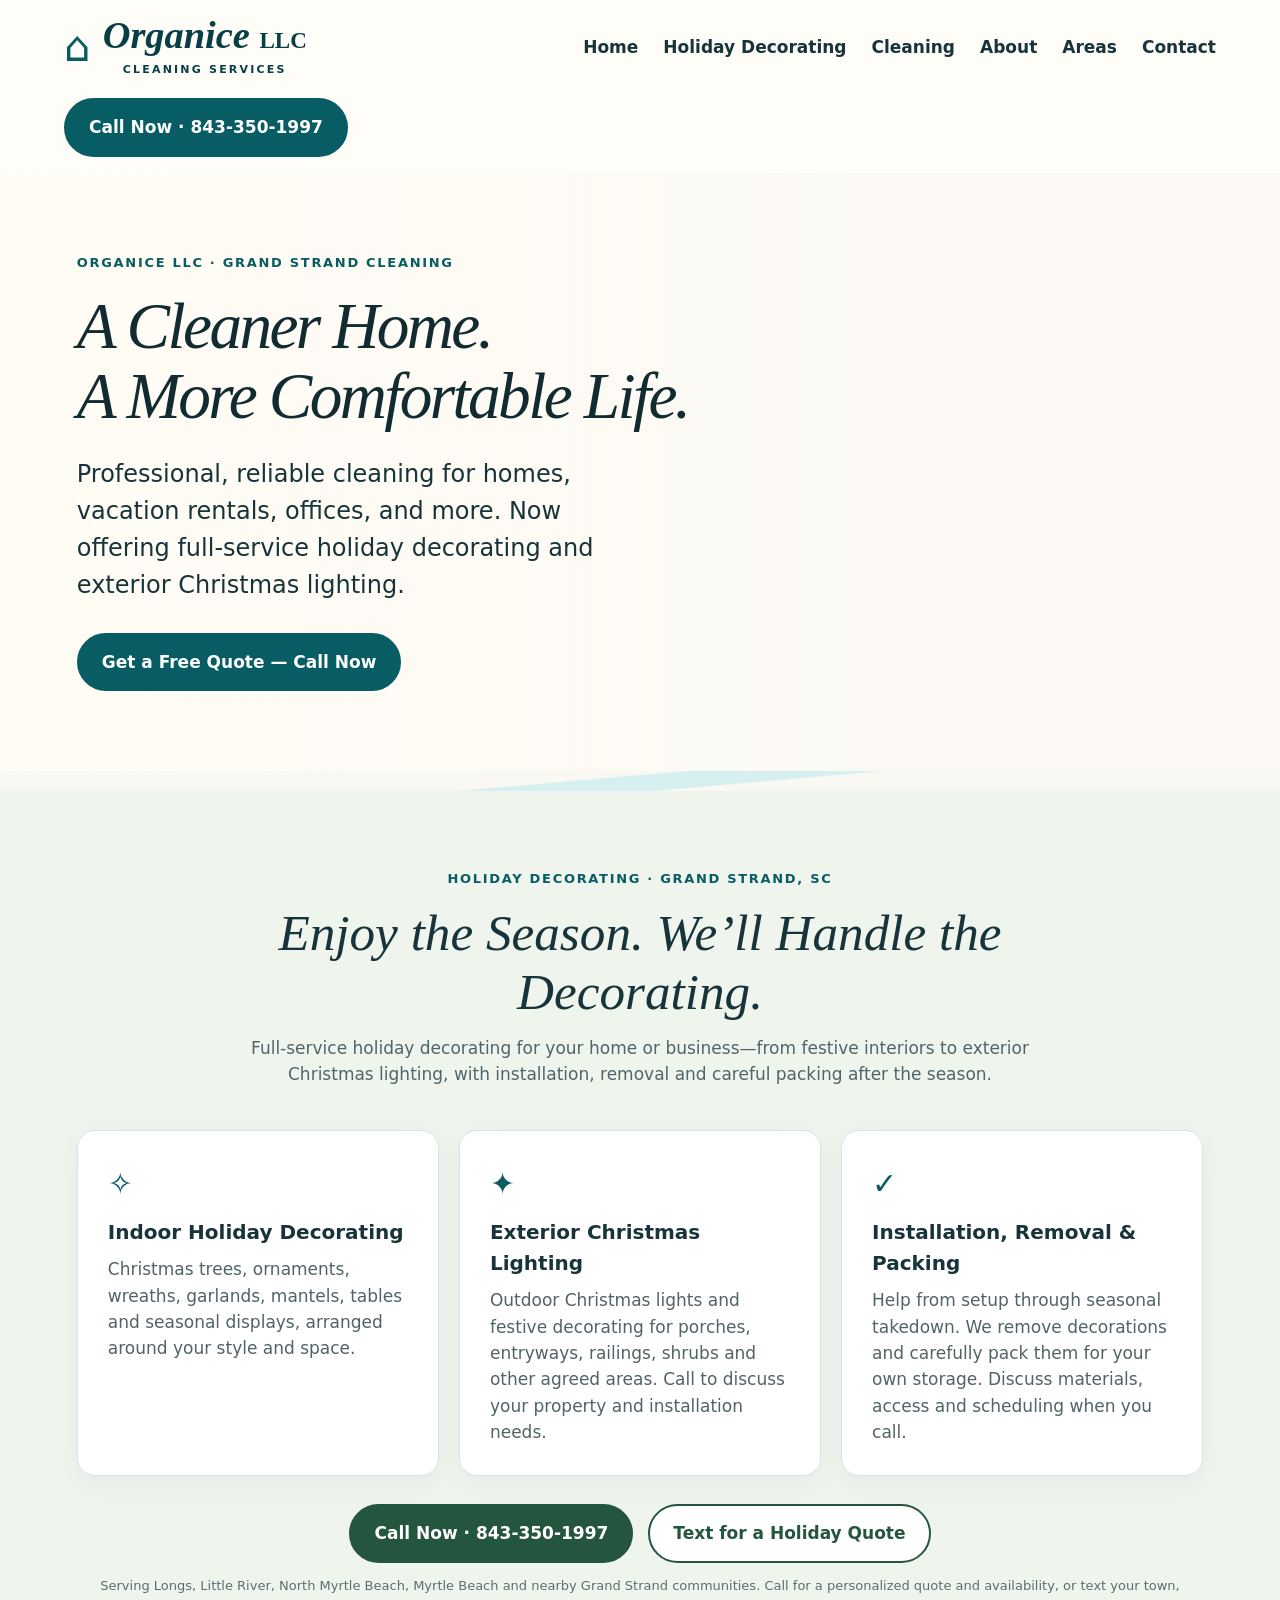
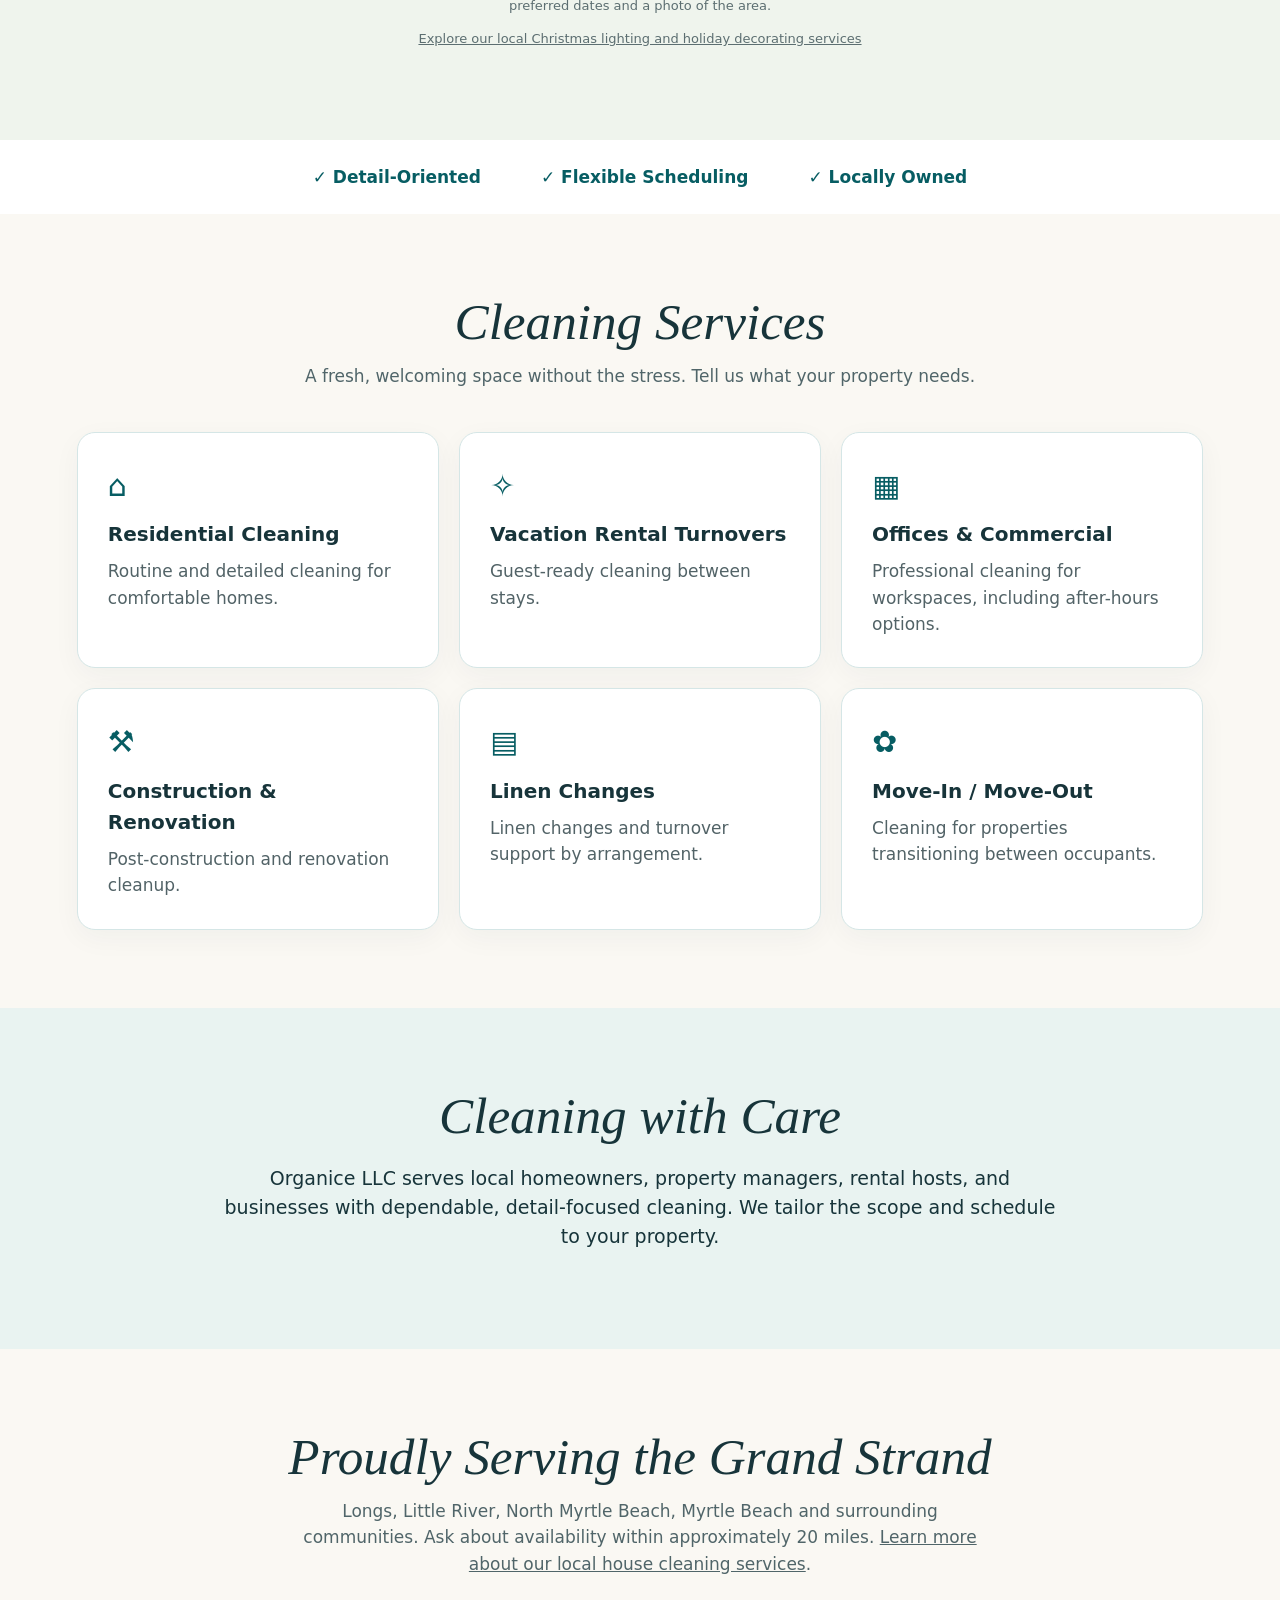
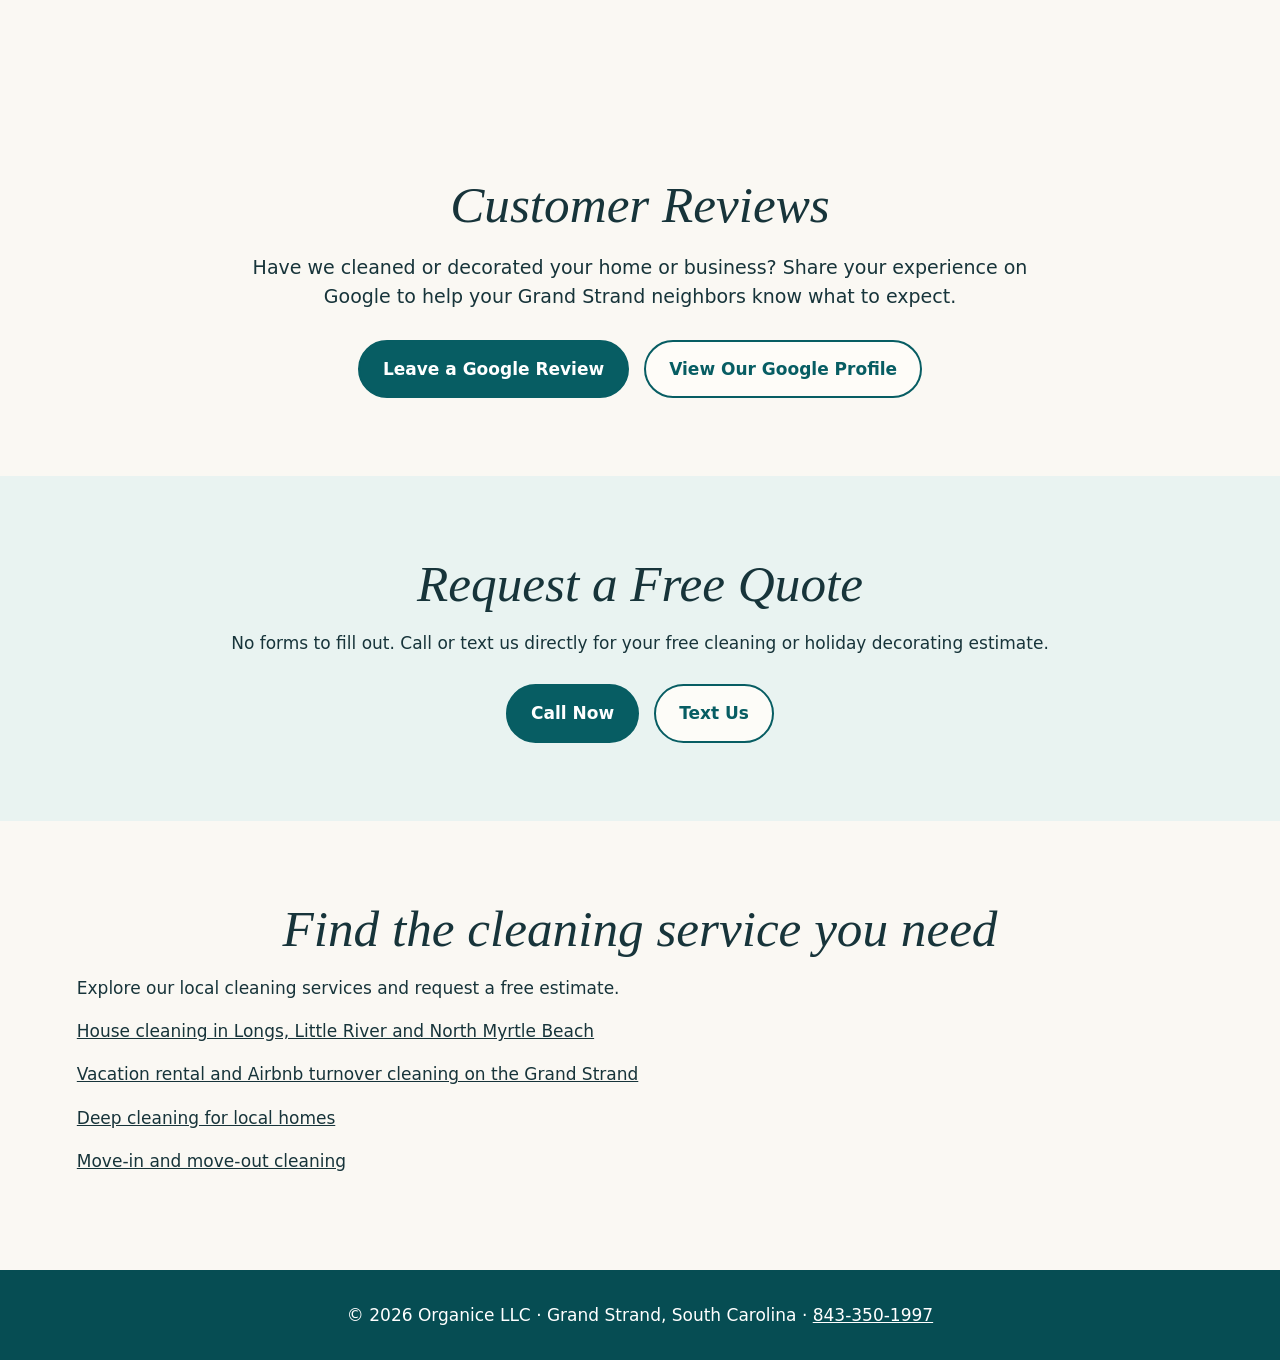
==== index.html @ fe5d63d7 "Verify OrgaNice Search Console ownership for Andrea" ====
<!doctype html>
<html lang="en"><head><meta name="google-site-verification" content="ukhaL_o9em12c7N_7wqWp2xcbLHrfhtbKUzsnuyXdGE"><meta name="google-site-verification" content="DFcnytmncbaTsKd_-DuEdrEDf61qZGS2MPPIZHx70nA"><meta charset="utf-8"><meta name="viewport" content="width=device-width,initial-scale=1"><meta name="theme-color" content="#075c62"><meta name="format-detection" content="telephone=yes"><meta name="description" content="Organice LLC provides residential, vacation rental, office, construction and renovation cleaning in Longs, Little River, North Myrtle Beach and the Grand Strand. Full-service holiday decorating, exterior Christmas lighting, installation, removal and packing. Call or text 843-350-1997."><link rel="canonical" href="https://organice.services/"><title>OrgaNice LLC | Cleaning & Holiday Decorating | Grand Strand</title>
<style>
:root{--teal:#075d63;--ink:#17343a;--cream:#faf8f3;--aqua:#d6eff0}*{box-sizing:border-box}html{scroll-behavior:smooth}body{margin:0;font:17px/1.55 system-ui,Arial,sans-serif;color:var(--ink);background:var(--cream)}a{color:inherit}header{position:relative;z-index:2;display:flex;align-items:center;justify-content:space-between;gap:20px;padding:16px max(5%,calc((100% - 1380px)/2));background:#fffdf9f2;flex-wrap:wrap}.brand{text-decoration:none;display:flex;align-items:center;gap:12px;color:#073f45}.brand-icon{font-size:42px;line-height:1;color:var(--teal)}.brand-name{font:italic 700 clamp(27px,3vw,42px)/1 Georgia,serif}.brand-name span{font:normal 600 .6em Georgia,serif}.brand small{display:block;font-size:11px;letter-spacing:.2em;font-weight:700;text-align:center;margin-top:6px}nav{display:flex;align-items:center;gap:25px;flex-wrap:wrap}nav a{text-decoration:none;font-weight:600}nav a:hover{color:var(--teal)}.btn{display:inline-flex;justify-content:center;align-items:center;text-align:center;padding:14px 23px;border-radius:32px;background:var(--teal);color:#fff;text-decoration:none;font-weight:750;border:2px solid var(--teal);cursor:pointer;font:inherit;font-weight:700}.btn:hover{background:#03454a}.btn-outline{background:#fffdf9e8;color:var(--teal)}.btn-outline:hover{color:white}.hero{min-height:580px;display:flex;align-items:center;background:linear-gradient(90deg,rgba(255,252,245,.97) 0%,rgba(255,252,245,.87) 33%,rgba(255,252,245,.2) 67%),url('https://images.unsplash.com/photo-1600607687920-4e2a09cf159d?auto=format&fit=crop&w=1900&q=85') center/cover no-repeat;padding:80px max(6%,calc((100% - 1300px)/2))}.hero-inner{max-width:690px}.eyebrow{font-weight:750;letter-spacing:.13em;text-transform:uppercase;color:var(--teal);font-size:13px}.hero h1{font:italic 500 clamp(43px,5.1vw,75px)/1.08 Georgia,serif;letter-spacing:-.04em;color:#112b31;margin:18px 0 18px}.hero p{font-size:clamp(18px,2vw,24px);max-width:550px}.actions{display:flex;gap:15px;flex-wrap:wrap;margin-top:28px}.wave{height:20px;background:linear-gradient(175deg,transparent 45%,var(--aqua) 46%,var(--aqua) 58%,var(--cream) 59%)}.trust{background:#fff;padding:24px 6%;display:flex;justify-content:center;gap:60px;flex-wrap:wrap;text-align:center;color:var(--teal);font-weight:700}.trust span{white-space:nowrap}.section{padding:78px 6%;max-width:1350px;margin:auto}.section h2{text-align:center;font:italic 500 clamp(35px,4vw,52px) Georgia,serif;margin:0 0 12px}.intro{text-align:center;max-width:680px;margin:0 auto 42px;color:#506569}.services{display:grid;grid-template-columns:repeat(3,minmax(0,1fr));gap:20px}.service{background:white;border:1px solid #d5e6e6;border-radius:18px;padding:30px;box-shadow:0 8px 28px #17343a0b}.service .symbol{font-size:30px;color:var(--teal)}.service h3{margin:10px 0 8px;font-size:20px}.service p{margin:0;color:#526367}.soft{background:#e9f3f1}.about{max-width:1000px;text-align:center}.about p{font-size:19px}.contact{text-align:center}.contact form{max-width:640px;margin:30px auto 0;text-align:left;background:#fff;border:1px solid #d4e5e5;border-radius:20px;padding:30px}.fields{display:grid;grid-template-columns:1fr 1fr;gap:16px}label{display:block;font-size:14px;font-weight:700;margin-bottom:12px}input,select,textarea{width:100%;margin-top:6px;padding:12px;border:1px solid #a9c2c2;border-radius:8px;font:inherit;color:var(--ink);background:white}textarea{resize:vertical}form .btn{width:100%}.note{font-size:13px;color:#5c6e71;text-align:center}footer{text-align:center;background:#064d53;color:white;padding:32px 6%}footer a{color:white}a:focus-visible,button:focus-visible,input:focus-visible,textarea:focus-visible,select:focus-visible{outline:3px solid #dfac57;outline-offset:3px}@media(max-width:850px){header{justify-content:center}nav{justify-content:center;gap:16px}.services{grid-template-columns:repeat(2,1fr)}.hero{min-height:510px}}@media(max-width:580px){header{padding:18px 4%}.brand-name{font-size:30px}nav{font-size:14px;gap:12px}.header-call{display:none}.hero{min-height:560px;padding:55px 6%;background:linear-gradient(90deg,rgba(255,252,245,.94),rgba(255,252,245,.63)),url('https://images.unsplash.com/photo-1600607687920-4e2a09cf159d?auto=format&fit=crop&w=1000&q=80') center/cover}.hero h1{font-size:47px}.actions .btn{width:100%}.services,.fields{grid-template-columns:1fr}.trust{gap:15px}.section{padding:60px 6%}.contact form{padding:20px}}
@media(max-width:700px){
html{scroll-padding-top:12px}body{font-size:16px;overflow-x:hidden}
header{padding:15px 5% 12px;gap:13px;display:flex;flex-direction:column;align-items:center;background:#fffdf9}
.brand{gap:8px}.brand-icon{font-size:30px}.brand-name{font-size:clamp(28px,8vw,36px)}.brand small{font-size:9px;letter-spacing:.17em}
nav{width:100%;justify-content:center;gap:0;flex-wrap:nowrap;overflow-x:auto;scrollbar-width:none;border-top:1px solid #e6edeb;padding-top:9px}
nav::-webkit-scrollbar{display:none}nav a{flex:0 0 auto;padding:6px clamp(7px,2.1vw,12px);font-size:clamp(11px,3.1vw,14px);white-space:nowrap}.header-call{display:none}
.hero{min-height:0;display:block;padding:0;background:none}
.hero::before{content:"";display:block;height:clamp(220px,63vw,370px);background:url('https://images.unsplash.com/photo-1600607687920-4e2a09cf159d?auto=format&fit=crop&w=1000&q=85') center 52%/cover no-repeat}
.hero-inner{padding:30px 7% 38px;max-width:none;background:#faf8f3}
.eyebrow{font-size:11px;letter-spacing:.11em}.hero h1{font-size:clamp(37px,10vw,54px);line-height:1.09;letter-spacing:-.035em;margin:12px 0 13px}
.hero p{font-size:17px;line-height:1.55;margin:0}.actions{gap:10px;margin-top:22px}.actions .btn{width:100%;min-height:49px;padding:11px 17px}
.wave{height:9px}.trust{padding:18px 5%;gap:10px 22px;font-size:12px}
.section{padding:48px 6%}.section h2{font-size:clamp(32px,8vw,43px);line-height:1.16}.intro{margin:10px auto 27px;font-size:15px}
.services{display:block}.service{border:0;border-bottom:1px solid #dbe8e6;border-radius:0;box-shadow:none;background:transparent;padding:21px 3px}.service:first-child{padding-top:8px}
.service .symbol{display:inline-block;font-size:23px;vertical-align:middle;margin-right:9px}.service h3{display:inline;font-size:18px}.service p{font-size:15px;line-height:1.55;margin:7px 0 0 36px}
.about p{font-size:16px}.contact form{margin-top:23px;padding:20px 17px;border-radius:15px}.fields{grid-template-columns:1fr;gap:0}label{font-size:14px}input,select,textarea{font-size:16px;min-height:45px}footer{padding:26px 6%;font-size:14px}
}
@media(max-width:360px){nav a{padding:6px 6px;font-size:11px}.hero h1{font-size:35px}.trust{gap:8px;font-size:11px}}
@media(max-width:700px){body{padding-bottom:74px}.mobile-quick-contact{display:flex!important;position:fixed;bottom:0;left:0;right:0;z-index:100;background:#fffdf9;box-shadow:0 -3px 16px #0002;padding:9px 12px;gap:10px}.mobile-quick-contact a{flex:1;text-align:center;background:#075d63;color:#fff;text-decoration:none;border-radius:24px;padding:12px 8px;font-weight:750}.mobile-quick-contact a:last-child{background:#fff;color:#075d63;border:2px solid #075d63;padding:10px 8px}}.mobile-quick-contact{display:none}.holiday{background:#eff4ed;max-width:none}.holiday h2{max-width:900px;margin:14px auto}.holiday>.eyebrow{text-align:center}.holiday>.services{max-width:1200px;margin:auto}.holiday>.intro{max-width:780px}.holiday .btn{background:#24553e;border-color:#24553e}.holiday .btn-outline{background:white;color:#24553e}@media(max-width:700px){nav a{font-size:11px;padding:6px 7px}.holiday .actions .btn{width:100%}} </style><script type="application/ld+json">{"@context":"https://schema.org","@type":"HouseCleaningService","name":"OrgaNice LLC","url":"https://organice.services/","telephone":"+1-843-350-1997","description":"Home cleaning, deep cleaning, move-in and move-out cleaning, vacation rental turnovers, office and post-construction cleaning in the Grand Strand, South Carolina.","areaServed":[{"@type":"Place","name":"Longs, SC"},{"@type":"Place","name":"Little River, SC"},{"@type":"Place","name":"North Myrtle Beach, SC"},{"@type":"Place","name":"Myrtle Beach, SC"},{"@type":"Place","name":"Conway, SC"}],"hasOfferCatalog":{"@type":"OfferCatalog","name":"Cleaning Services","itemListElement":[{"@type":"OfferCatalog","name":"Residential Cleaning"},{"@type":"OfferCatalog","name":"Deep Cleaning"},{"@type":"OfferCatalog","name":"Move-In and Move-Out Cleaning"},{"@type":"OfferCatalog","name":"Vacation Rental Turnover Cleaning"},{"@type":"OfferCatalog","name":"Office Cleaning"},{"@type":"OfferCatalog","name":"Post-Construction Cleaning"}]}}</script></head>
<body><header id="home"><a class="brand" href="#home" aria-label="Organice LLC home"><span class="brand-icon">⌂</span><span><span class="brand-name">Organice <span>LLC</span></span><small>CLEANING SERVICES</small></span></a><nav aria-label="Main navigation"><a href="#home">Home</a><a href="#holiday">Holiday Decorating</a><a href="#services">Cleaning</a><a href="#about">About</a><a href="#areas">Areas</a><a href="#contact">Contact</a></nav><a class="btn header-call" href="tel:+18433501997">Call Now · 843-350-1997</a></header>
<main><section class="hero"><div class="hero-inner"><div class="eyebrow">Organice LLC · Grand Strand Cleaning</div><h1>A Cleaner Home.<br>A More Comfortable Life.</h1><p>Professional, reliable cleaning for homes, vacation rentals, offices, and more. Now offering full-service holiday decorating and exterior Christmas lighting.</p><div class="actions"><a class="btn" href="tel:+18433501997" aria-label="Call OrgaNice for a free cleaning quote">Get a Free Quote — Call Now</a></div></div></section><div class="wave"></div><section class="section holiday" id="holiday" aria-labelledby="holiday-title"><div class="eyebrow">Holiday decorating · Grand Strand, SC</div><h2 id="holiday-title">Enjoy the Season. We’ll Handle the Decorating.</h2><p class="intro">Full-service holiday decorating for your home or business—from festive interiors to exterior Christmas lighting, with installation, removal and careful packing after the season.</p><div class="services"><article class="service"><div class="symbol" aria-hidden="true">✧</div><h3>Indoor Holiday Decorating</h3><p>Christmas trees, ornaments, wreaths, garlands, mantels, tables and seasonal displays, arranged around your style and space.</p></article><article class="service"><div class="symbol" aria-hidden="true">✦</div><h3>Exterior Christmas Lighting</h3><p>Outdoor Christmas lights and festive decorating for porches, entryways, railings, shrubs and other agreed areas. Call to discuss your property and installation needs.</p></article><article class="service"><div class="symbol" aria-hidden="true">✓</div><h3>Installation, Removal &amp; Packing</h3><p>Help from setup through seasonal takedown. We remove decorations and carefully pack them for your own storage. Discuss materials, access and scheduling when you call.</p></article></div><div class="actions" style="justify-content:center"><a class="btn" href="tel:+18433501997">Call Now · 843-350-1997</a><a class="btn btn-outline" href="sms:+18433501997?body=Hi%20OrgaNice!%20I'd%20like%20a%20holiday%20decorating%20or%20Christmas%20lighting%20quote.%0ATown%3A%0APreferred%20dates%3A%0AI%20can%20attach%20a%20photo%20of%20the%20area.">Text for a Holiday Quote</a></div><p class="note">Serving Longs, Little River, North Myrtle Beach, Myrtle Beach and nearby Grand Strand communities. Call for a personalized quote and availability, or text your town, preferred dates and a photo of the area.</p><p class="note"><a href="/holiday-light-installation.html">Explore our local Christmas lighting and holiday decorating services</a></p></section><div class="trust"><span>✓ Detail-Oriented</span><span>✓ Flexible Scheduling</span><span>✓ Locally Owned</span></div>
<section class="section" id="services"><h2>Cleaning Services</h2><p class="intro">A fresh, welcoming space without the stress. Tell us what your property needs.</p><div class="services"><article class="service"><div class="symbol">⌂</div><h3>Residential Cleaning</h3><p>Routine and detailed cleaning for comfortable homes.</p></article><article class="service"><div class="symbol">✧</div><h3>Vacation Rental Turnovers</h3><p>Guest-ready cleaning between stays.</p></article><article class="service"><div class="symbol">▦</div><h3>Offices & Commercial</h3><p>Professional cleaning for workspaces, including after-hours options.</p></article><article class="service"><div class="symbol">⚒</div><h3>Construction & Renovation</h3><p>Post-construction and renovation cleanup.</p></article><article class="service"><div class="symbol">▤</div><h3>Linen Changes</h3><p>Linen changes and turnover support by arrangement.</p></article><article class="service"><div class="symbol">✿</div><h3>Move-In / Move-Out</h3><p>Cleaning for properties transitioning between occupants.</p></article></div></section>
<div class="soft"><section class="section about" id="about"><h2>Cleaning with Care</h2><p>Organice LLC serves local homeowners, property managers, rental hosts, and businesses with dependable, detail-focused cleaning. We tailor the scope and schedule to your property.</p></section></div>
<section class="section" id="areas"><h2>Proudly Serving the Grand Strand</h2><p class="intro">Longs, Little River, North Myrtle Beach, Myrtle Beach and surrounding communities. Ask about availability within approximately 20 miles. <a href="/house-cleaning.html">Learn more about our local house cleaning services</a>.</p></section>
<section class="section about" id="reviews" aria-labelledby="reviews-title">
  <h2 id="reviews-title">Customer Reviews</h2>
  <p>Have we cleaned or decorated your home or business? Share your experience on Google to help your Grand Strand neighbors know what to expect.</p>
  <div class="actions" style="justify-content:center">
    <a class="btn" href="https://search.google.com/local/writereview?placeid=ChIJrYcKp9hFcEgRXa-s8MASB54">Leave a Google Review</a>
    <a class="btn btn-outline" href="https://www.google.com/maps/search/?api=1&amp;query=OrgaNice%20LLC&amp;query_place_id=ChIJrYcKp9hFcEgRXa-s8MASB54">View Our Google Profile</a>
  </div>
</section>
<div class="soft"><section class="section contact" id="contact"><h2>Request a Free Quote</h2><p>No forms to fill out. Call or text us directly for your free cleaning or holiday decorating estimate.</p><div class="actions" style="justify-content:center"><a class="btn" href="tel:+18433501997">Call Now</a><a class="btn btn-outline" href="sms:+18433501997?body=Hello%20Organice%20LLC%2C%20I%20would%20like%20a%20cleaning%20quote.">Text Us</a></div></section></div><section class="section" aria-label="Explore our cleaning services"><div class="container"><h2>Find the cleaning service you need</h2><p>Explore our local cleaning services and request a free estimate.</p><p><a href="/house-cleaning.html">House cleaning in Longs, Little River and North Myrtle Beach</a></p><p><a href="/vacation-rental-cleaning.html">Vacation rental and Airbnb turnover cleaning on the Grand Strand</a></p><p><a href="/deep-cleaning.html">Deep cleaning for local homes</a></p><p><a href="/move-out-cleaning.html">Move-in and move-out cleaning</a></p></div></section></main>
<footer>© 2026 Organice LLC · Grand Strand, South Carolina · <a href="tel:+18433501997">843-350-1997</a></footer><div class="mobile-quick-contact" aria-label="Quick contact"><a href="tel:+18433501997">Call Now</a><a href="sms:+18433501997?body=Hello%20OrgaNice%20LLC%2C%20I%20would%20like%20a%20free%20cleaning%20estimate.">Text for Quote</a></div></body></html>
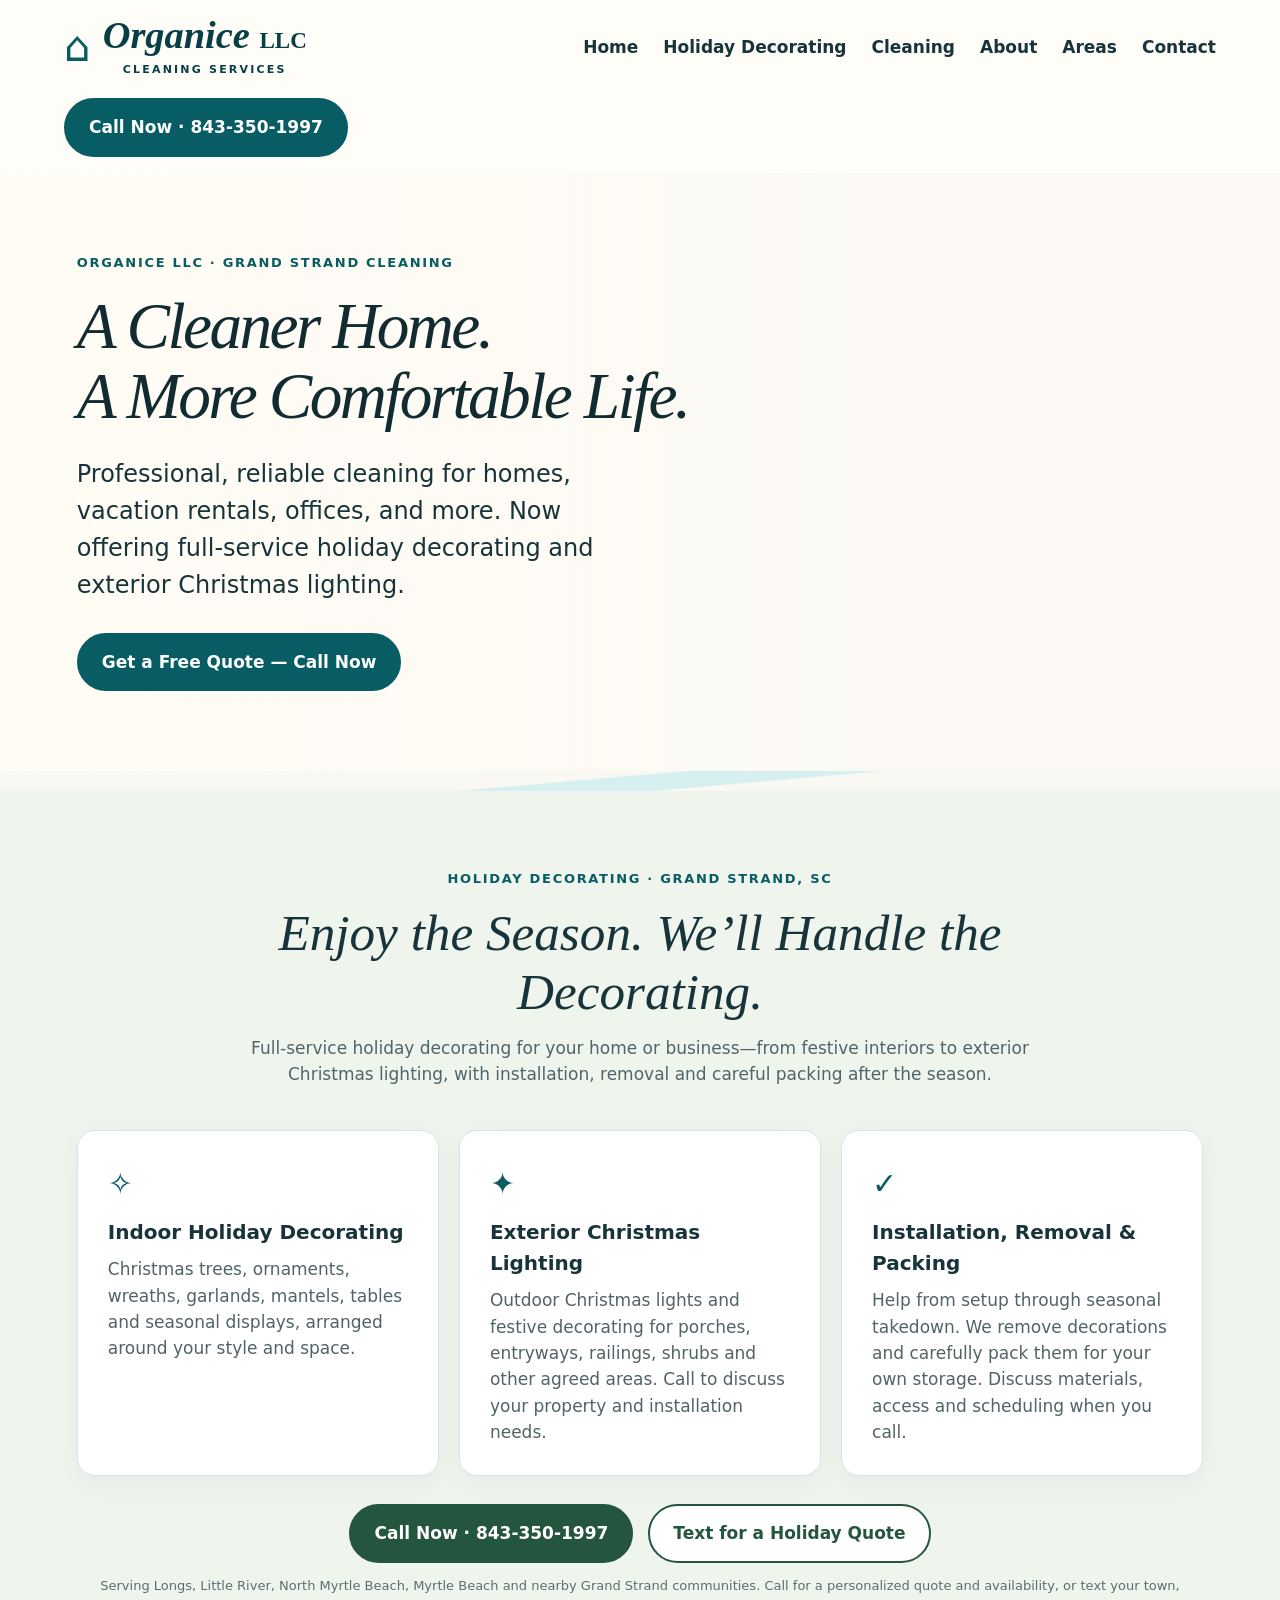
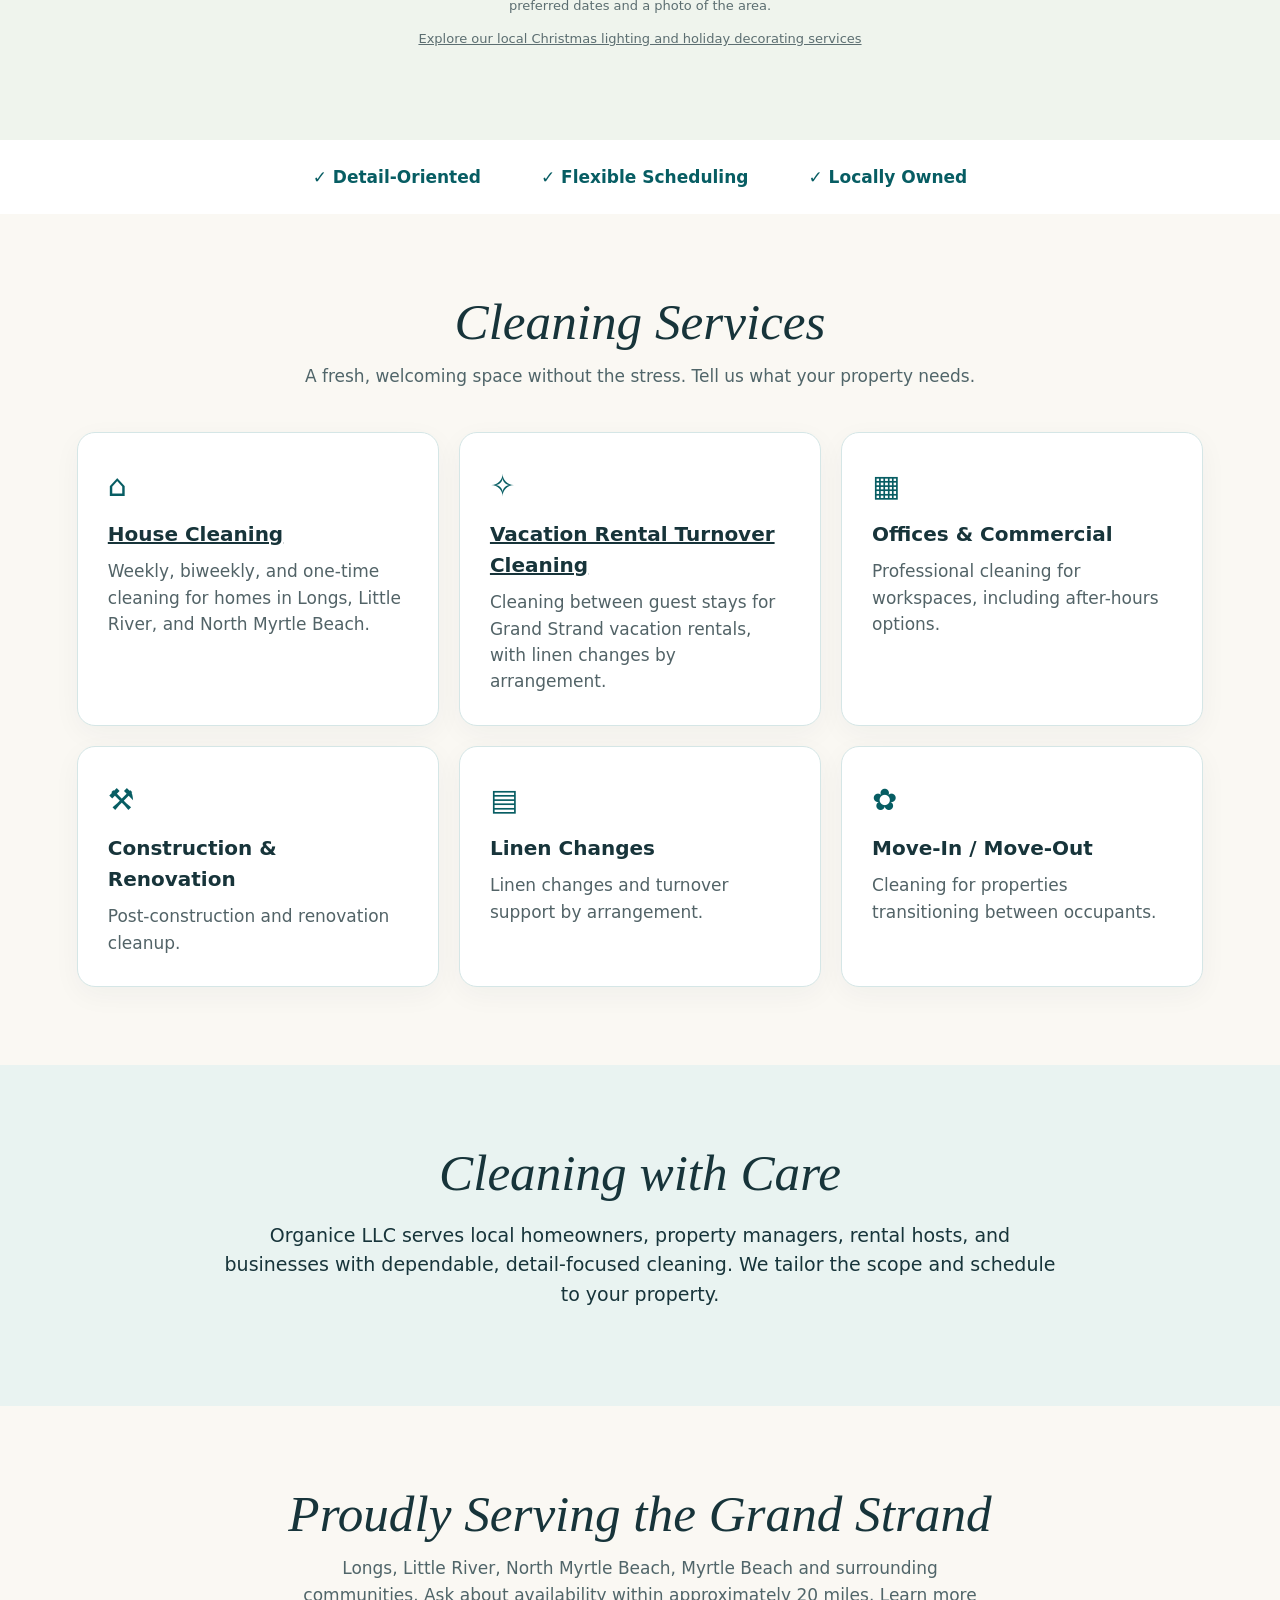
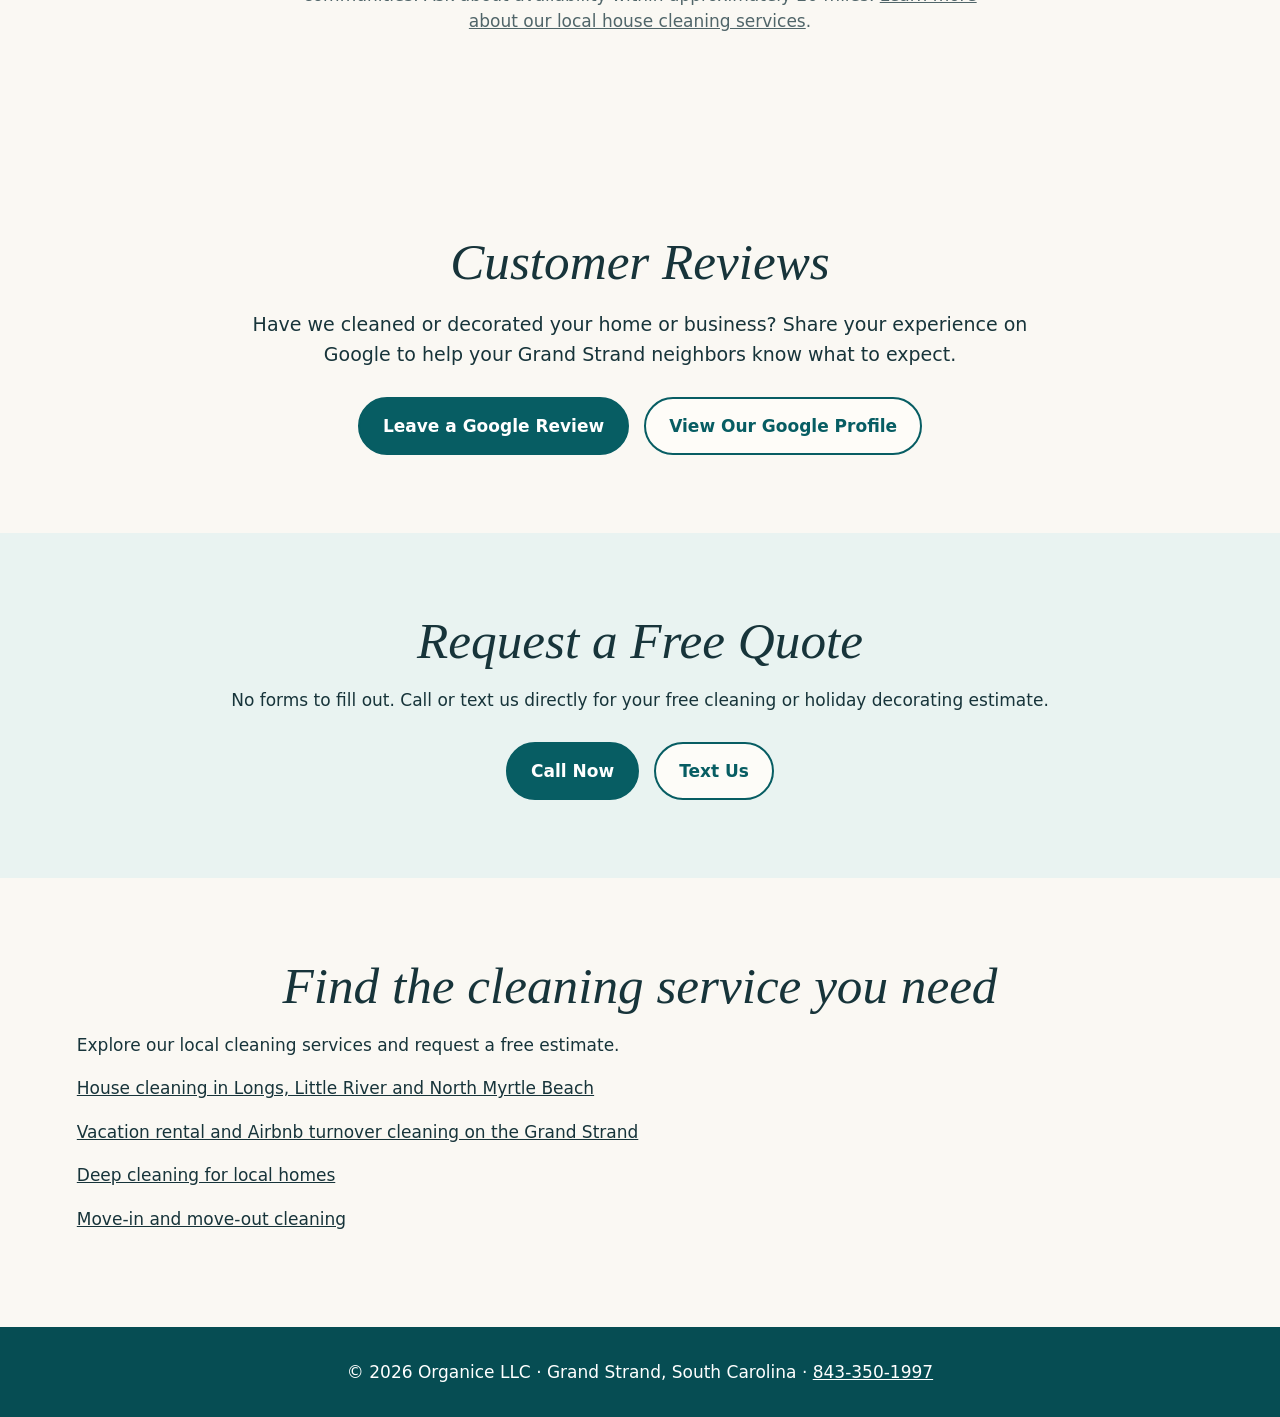
==== commit 96bf22a8: "Improve local cleaning pages and quote access" ====
--- a/index.html
+++ b/index.html
@@ -1,5 +1,5 @@
 <!doctype html>
-<html lang="en"><head><meta name="google-site-verification" content="ukhaL_o9em12c7N_7wqWp2xcbLHrfhtbKUzsnuyXdGE"><meta name="google-site-verification" content="DFcnytmncbaTsKd_-DuEdrEDf61qZGS2MPPIZHx70nA"><meta charset="utf-8"><meta name="viewport" content="width=device-width,initial-scale=1"><meta name="theme-color" content="#075c62"><meta name="format-detection" content="telephone=yes"><meta name="description" content="Organice LLC provides residential, vacation rental, office, construction and renovation cleaning in Longs, Little River, North Myrtle Beach and the Grand Strand. Full-service holiday decorating, exterior Christmas lighting, installation, removal and packing. Call or text 843-350-1997."><link rel="canonical" href="https://organice.services/"><title>OrgaNice LLC | Cleaning & Holiday Decorating | Grand Strand</title>
+<html lang="en"><head><meta name="google-site-verification" content="ukhaL_o9em12c7N_7wqWp2xcbLHrfhtbKUzsnuyXdGE"><meta name="google-site-verification" content="DFcnytmncbaTsKd_-DuEdrEDf61qZGS2MPPIZHx70nA"><meta charset="utf-8"><meta name="viewport" content="width=device-width,initial-scale=1"><meta name="theme-color" content="#075c62"><meta name="format-detection" content="telephone=yes"><meta name="description" content="Organice LLC provides residential, vacation rental, office, construction and renovation cleaning in Longs, Little River, North Myrtle Beach and the Grand Strand. Full-service holiday decorating, exterior Christmas lighting, installation, removal and packing. Call or text 843-350-1997."><link rel="canonical" href="https://organice.services/"><title>House &amp; Vacation Rental Cleaning | Grand Strand | OrgaNice LLC</title>
 <style>
 :root{--teal:#075d63;--ink:#17343a;--cream:#faf8f3;--aqua:#d6eff0}*{box-sizing:border-box}html{scroll-behavior:smooth}body{margin:0;font:17px/1.55 system-ui,Arial,sans-serif;color:var(--ink);background:var(--cream)}a{color:inherit}header{position:relative;z-index:2;display:flex;align-items:center;justify-content:space-between;gap:20px;padding:16px max(5%,calc((100% - 1380px)/2));background:#fffdf9f2;flex-wrap:wrap}.brand{text-decoration:none;display:flex;align-items:center;gap:12px;color:#073f45}.brand-icon{font-size:42px;line-height:1;color:var(--teal)}.brand-name{font:italic 700 clamp(27px,3vw,42px)/1 Georgia,serif}.brand-name span{font:normal 600 .6em Georgia,serif}.brand small{display:block;font-size:11px;letter-spacing:.2em;font-weight:700;text-align:center;margin-top:6px}nav{display:flex;align-items:center;gap:25px;flex-wrap:wrap}nav a{text-decoration:none;font-weight:600}nav a:hover{color:var(--teal)}.btn{display:inline-flex;justify-content:center;align-items:center;text-align:center;padding:14px 23px;border-radius:32px;background:var(--teal);color:#fff;text-decoration:none;font-weight:750;border:2px solid var(--teal);cursor:pointer;font:inherit;font-weight:700}.btn:hover{background:#03454a}.btn-outline{background:#fffdf9e8;color:var(--teal)}.btn-outline:hover{color:white}.hero{min-height:580px;display:flex;align-items:center;background:linear-gradient(90deg,rgba(255,252,245,.97) 0%,rgba(255,252,245,.87) 33%,rgba(255,252,245,.2) 67%),url('https://images.unsplash.com/photo-1600607687920-4e2a09cf159d?auto=format&fit=crop&w=1900&q=85') center/cover no-repeat;padding:80px max(6%,calc((100% - 1300px)/2))}.hero-inner{max-width:690px}.eyebrow{font-weight:750;letter-spacing:.13em;text-transform:uppercase;color:var(--teal);font-size:13px}.hero h1{font:italic 500 clamp(43px,5.1vw,75px)/1.08 Georgia,serif;letter-spacing:-.04em;color:#112b31;margin:18px 0 18px}.hero p{font-size:clamp(18px,2vw,24px);max-width:550px}.actions{display:flex;gap:15px;flex-wrap:wrap;margin-top:28px}.wave{height:20px;background:linear-gradient(175deg,transparent 45%,var(--aqua) 46%,var(--aqua) 58%,var(--cream) 59%)}.trust{background:#fff;padding:24px 6%;display:flex;justify-content:center;gap:60px;flex-wrap:wrap;text-align:center;color:var(--teal);font-weight:700}.trust span{white-space:nowrap}.section{padding:78px 6%;max-width:1350px;margin:auto}.section h2{text-align:center;font:italic 500 clamp(35px,4vw,52px) Georgia,serif;margin:0 0 12px}.intro{text-align:center;max-width:680px;margin:0 auto 42px;color:#506569}.services{display:grid;grid-template-columns:repeat(3,minmax(0,1fr));gap:20px}.service{background:white;border:1px solid #d5e6e6;border-radius:18px;padding:30px;box-shadow:0 8px 28px #17343a0b}.service .symbol{font-size:30px;color:var(--teal)}.service h3{margin:10px 0 8px;font-size:20px}.service p{margin:0;color:#526367}.soft{background:#e9f3f1}.about{max-width:1000px;text-align:center}.about p{font-size:19px}.contact{text-align:center}.contact form{max-width:640px;margin:30px auto 0;text-align:left;background:#fff;border:1px solid #d4e5e5;border-radius:20px;padding:30px}.fields{display:grid;grid-template-columns:1fr 1fr;gap:16px}label{display:block;font-size:14px;font-weight:700;margin-bottom:12px}input,select,textarea{width:100%;margin-top:6px;padding:12px;border:1px solid #a9c2c2;border-radius:8px;font:inherit;color:var(--ink);background:white}textarea{resize:vertical}form .btn{width:100%}.note{font-size:13px;color:#5c6e71;text-align:center}footer{text-align:center;background:#064d53;color:white;padding:32px 6%}footer a{color:white}a:focus-visible,button:focus-visible,input:focus-visible,textarea:focus-visible,select:focus-visible{outline:3px solid #dfac57;outline-offset:3px}@media(max-width:850px){header{justify-content:center}nav{justify-content:center;gap:16px}.services{grid-template-columns:repeat(2,1fr)}.hero{min-height:510px}}@media(max-width:580px){header{padding:18px 4%}.brand-name{font-size:30px}nav{font-size:14px;gap:12px}.header-call{display:none}.hero{min-height:560px;padding:55px 6%;background:linear-gradient(90deg,rgba(255,252,245,.94),rgba(255,252,245,.63)),url('https://images.unsplash.com/photo-1600607687920-4e2a09cf159d?auto=format&fit=crop&w=1000&q=80') center/cover}.hero h1{font-size:47px}.actions .btn{width:100%}.services,.fields{grid-template-columns:1fr}.trust{gap:15px}.section{padding:60px 6%}.contact form{padding:20px}}
 @media(max-width:700px){
@@ -23,7 +23,7 @@
 @media(max-width:700px){body{padding-bottom:74px}.mobile-quick-contact{display:flex!important;position:fixed;bottom:0;left:0;right:0;z-index:100;background:#fffdf9;box-shadow:0 -3px 16px #0002;padding:9px 12px;gap:10px}.mobile-quick-contact a{flex:1;text-align:center;background:#075d63;color:#fff;text-decoration:none;border-radius:24px;padding:12px 8px;font-weight:750}.mobile-quick-contact a:last-child{background:#fff;color:#075d63;border:2px solid #075d63;padding:10px 8px}}.mobile-quick-contact{display:none}.holiday{background:#eff4ed;max-width:none}.holiday h2{max-width:900px;margin:14px auto}.holiday>.eyebrow{text-align:center}.holiday>.services{max-width:1200px;margin:auto}.holiday>.intro{max-width:780px}.holiday .btn{background:#24553e;border-color:#24553e}.holiday .btn-outline{background:white;color:#24553e}@media(max-width:700px){nav a{font-size:11px;padding:6px 7px}.holiday .actions .btn{width:100%}} </style><script type="application/ld+json">{"@context":"https://schema.org","@type":"HouseCleaningService","name":"OrgaNice LLC","url":"https://organice.services/","telephone":"+1-843-350-1997","description":"Home cleaning, deep cleaning, move-in and move-out cleaning, vacation rental turnovers, office and post-construction cleaning in the Grand Strand, South Carolina.","areaServed":[{"@type":"Place","name":"Longs, SC"},{"@type":"Place","name":"Little River, SC"},{"@type":"Place","name":"North Myrtle Beach, SC"},{"@type":"Place","name":"Myrtle Beach, SC"},{"@type":"Place","name":"Conway, SC"}],"hasOfferCatalog":{"@type":"OfferCatalog","name":"Cleaning Services","itemListElement":[{"@type":"OfferCatalog","name":"Residential Cleaning"},{"@type":"OfferCatalog","name":"Deep Cleaning"},{"@type":"OfferCatalog","name":"Move-In and Move-Out Cleaning"},{"@type":"OfferCatalog","name":"Vacation Rental Turnover Cleaning"},{"@type":"OfferCatalog","name":"Office Cleaning"},{"@type":"OfferCatalog","name":"Post-Construction Cleaning"}]}}</script></head>
 <body><header id="home"><a class="brand" href="#home" aria-label="Organice LLC home"><span class="brand-icon">⌂</span><span><span class="brand-name">Organice <span>LLC</span></span><small>CLEANING SERVICES</small></span></a><nav aria-label="Main navigation"><a href="#home">Home</a><a href="#holiday">Holiday Decorating</a><a href="#services">Cleaning</a><a href="#about">About</a><a href="#areas">Areas</a><a href="#contact">Contact</a></nav><a class="btn header-call" href="tel:+18433501997">Call Now · 843-350-1997</a></header>
 <main><section class="hero"><div class="hero-inner"><div class="eyebrow">Organice LLC · Grand Strand Cleaning</div><h1>A Cleaner Home.<br>A More Comfortable Life.</h1><p>Professional, reliable cleaning for homes, vacation rentals, offices, and more. Now offering full-service holiday decorating and exterior Christmas lighting.</p><div class="actions"><a class="btn" href="tel:+18433501997" aria-label="Call OrgaNice for a free cleaning quote">Get a Free Quote — Call Now</a></div></div></section><div class="wave"></div><section class="section holiday" id="holiday" aria-labelledby="holiday-title"><div class="eyebrow">Holiday decorating · Grand Strand, SC</div><h2 id="holiday-title">Enjoy the Season. We’ll Handle the Decorating.</h2><p class="intro">Full-service holiday decorating for your home or business—from festive interiors to exterior Christmas lighting, with installation, removal and careful packing after the season.</p><div class="services"><article class="service"><div class="symbol" aria-hidden="true">✧</div><h3>Indoor Holiday Decorating</h3><p>Christmas trees, ornaments, wreaths, garlands, mantels, tables and seasonal displays, arranged around your style and space.</p></article><article class="service"><div class="symbol" aria-hidden="true">✦</div><h3>Exterior Christmas Lighting</h3><p>Outdoor Christmas lights and festive decorating for porches, entryways, railings, shrubs and other agreed areas. Call to discuss your property and installation needs.</p></article><article class="service"><div class="symbol" aria-hidden="true">✓</div><h3>Installation, Removal &amp; Packing</h3><p>Help from setup through seasonal takedown. We remove decorations and carefully pack them for your own storage. Discuss materials, access and scheduling when you call.</p></article></div><div class="actions" style="justify-content:center"><a class="btn" href="tel:+18433501997">Call Now · 843-350-1997</a><a class="btn btn-outline" href="sms:+18433501997?body=Hi%20OrgaNice!%20I'd%20like%20a%20holiday%20decorating%20or%20Christmas%20lighting%20quote.%0ATown%3A%0APreferred%20dates%3A%0AI%20can%20attach%20a%20photo%20of%20the%20area.">Text for a Holiday Quote</a></div><p class="note">Serving Longs, Little River, North Myrtle Beach, Myrtle Beach and nearby Grand Strand communities. Call for a personalized quote and availability, or text your town, preferred dates and a photo of the area.</p><p class="note"><a href="/holiday-light-installation.html">Explore our local Christmas lighting and holiday decorating services</a></p></section><div class="trust"><span>✓ Detail-Oriented</span><span>✓ Flexible Scheduling</span><span>✓ Locally Owned</span></div>
-<section class="section" id="services"><h2>Cleaning Services</h2><p class="intro">A fresh, welcoming space without the stress. Tell us what your property needs.</p><div class="services"><article class="service"><div class="symbol">⌂</div><h3>Residential Cleaning</h3><p>Routine and detailed cleaning for comfortable homes.</p></article><article class="service"><div class="symbol">✧</div><h3>Vacation Rental Turnovers</h3><p>Guest-ready cleaning between stays.</p></article><article class="service"><div class="symbol">▦</div><h3>Offices & Commercial</h3><p>Professional cleaning for workspaces, including after-hours options.</p></article><article class="service"><div class="symbol">⚒</div><h3>Construction & Renovation</h3><p>Post-construction and renovation cleanup.</p></article><article class="service"><div class="symbol">▤</div><h3>Linen Changes</h3><p>Linen changes and turnover support by arrangement.</p></article><article class="service"><div class="symbol">✿</div><h3>Move-In / Move-Out</h3><p>Cleaning for properties transitioning between occupants.</p></article></div></section>
+<section class="section" id="services"><h2>Cleaning Services</h2><p class="intro">A fresh, welcoming space without the stress. Tell us what your property needs.</p><div class="services"><article class="service"><div class="symbol">⌂</div><h3><a href="/house-cleaning.html">House Cleaning</a></h3><p>Weekly, biweekly, and one-time cleaning for homes in Longs, Little River, and North Myrtle Beach.</p></article><article class="service"><div class="symbol">✧</div><h3><a href="/vacation-rental-cleaning.html">Vacation Rental Turnover Cleaning</a></h3><p>Cleaning between guest stays for Grand Strand vacation rentals, with linen changes by arrangement.</p></article><article class="service"><div class="symbol">▦</div><h3>Offices & Commercial</h3><p>Professional cleaning for workspaces, including after-hours options.</p></article><article class="service"><div class="symbol">⚒</div><h3>Construction & Renovation</h3><p>Post-construction and renovation cleanup.</p></article><article class="service"><div class="symbol">▤</div><h3>Linen Changes</h3><p>Linen changes and turnover support by arrangement.</p></article><article class="service"><div class="symbol">✿</div><h3>Move-In / Move-Out</h3><p>Cleaning for properties transitioning between occupants.</p></article></div></section>
 <div class="soft"><section class="section about" id="about"><h2>Cleaning with Care</h2><p>Organice LLC serves local homeowners, property managers, rental hosts, and businesses with dependable, detail-focused cleaning. We tailor the scope and schedule to your property.</p></section></div>
 <section class="section" id="areas"><h2>Proudly Serving the Grand Strand</h2><p class="intro">Longs, Little River, North Myrtle Beach, Myrtle Beach and surrounding communities. Ask about availability within approximately 20 miles. <a href="/house-cleaning.html">Learn more about our local house cleaning services</a>.</p></section>
 <section class="section about" id="reviews" aria-labelledby="reviews-title">
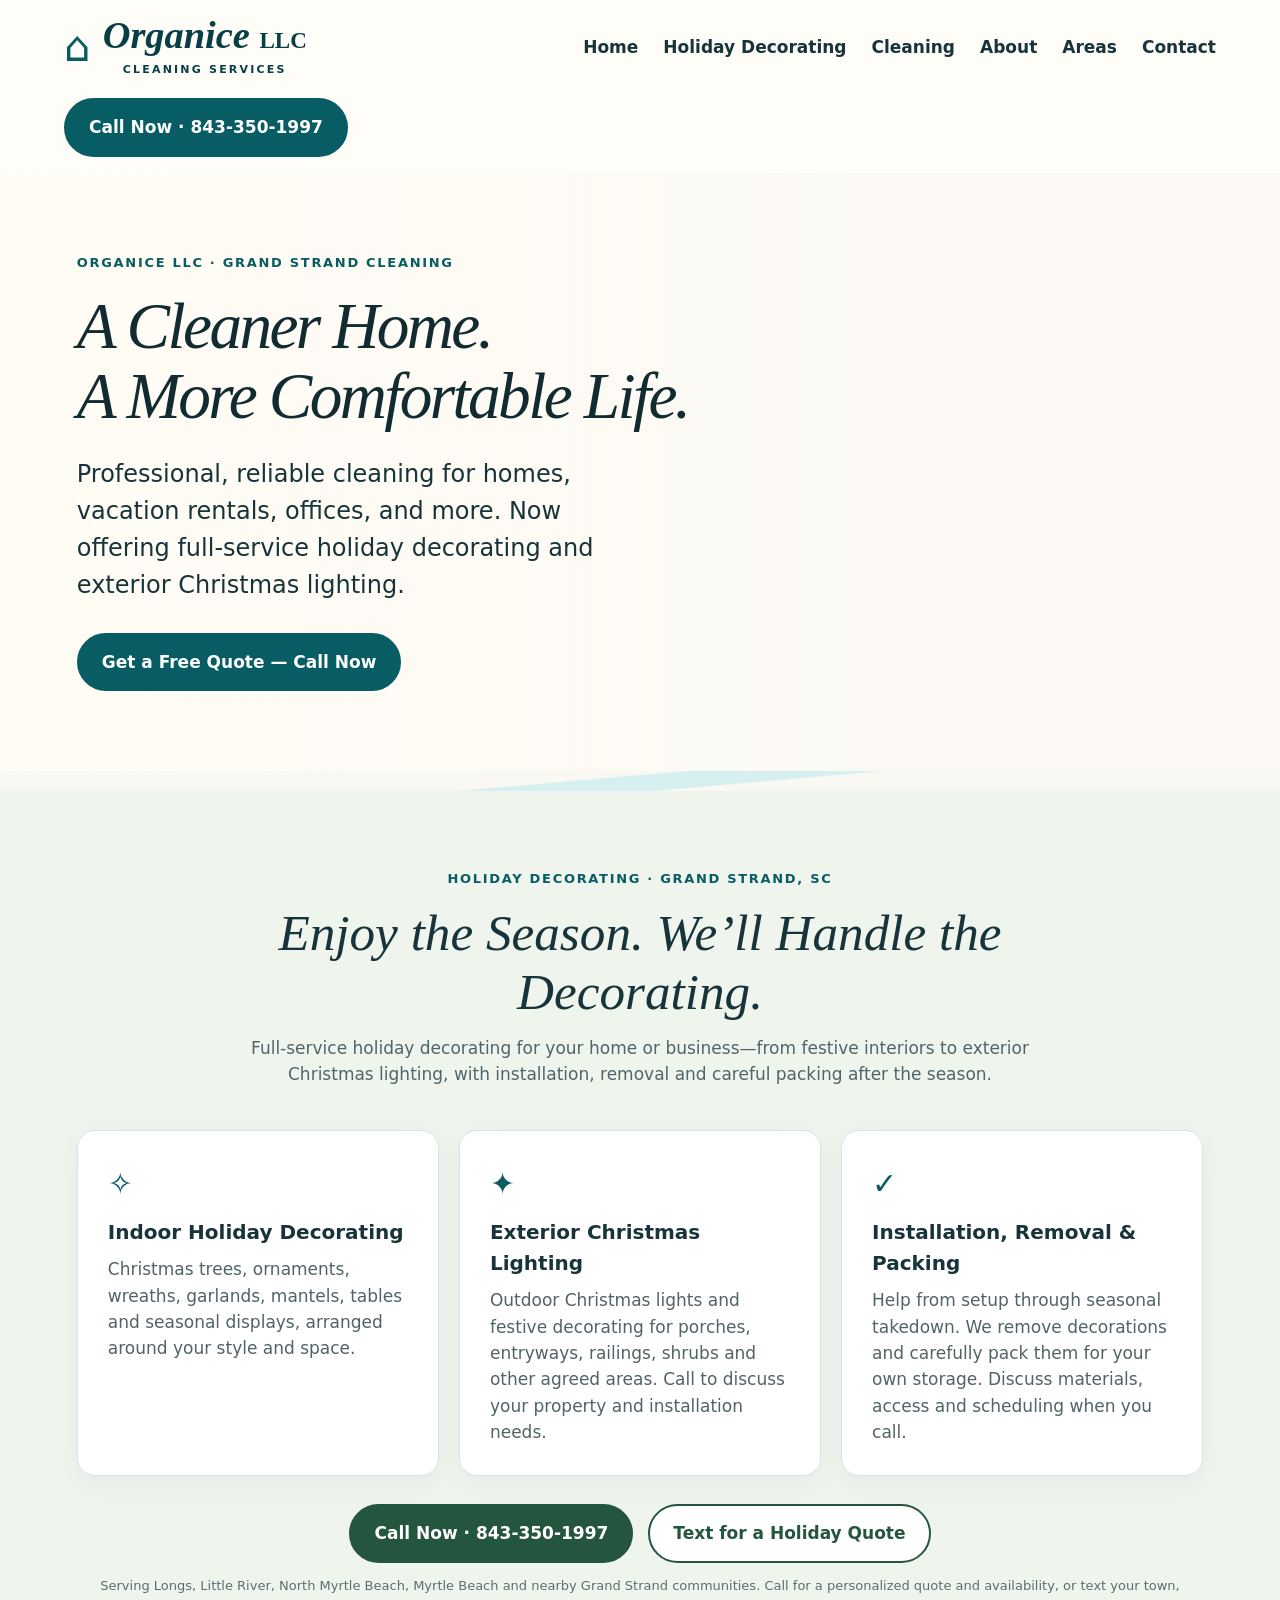
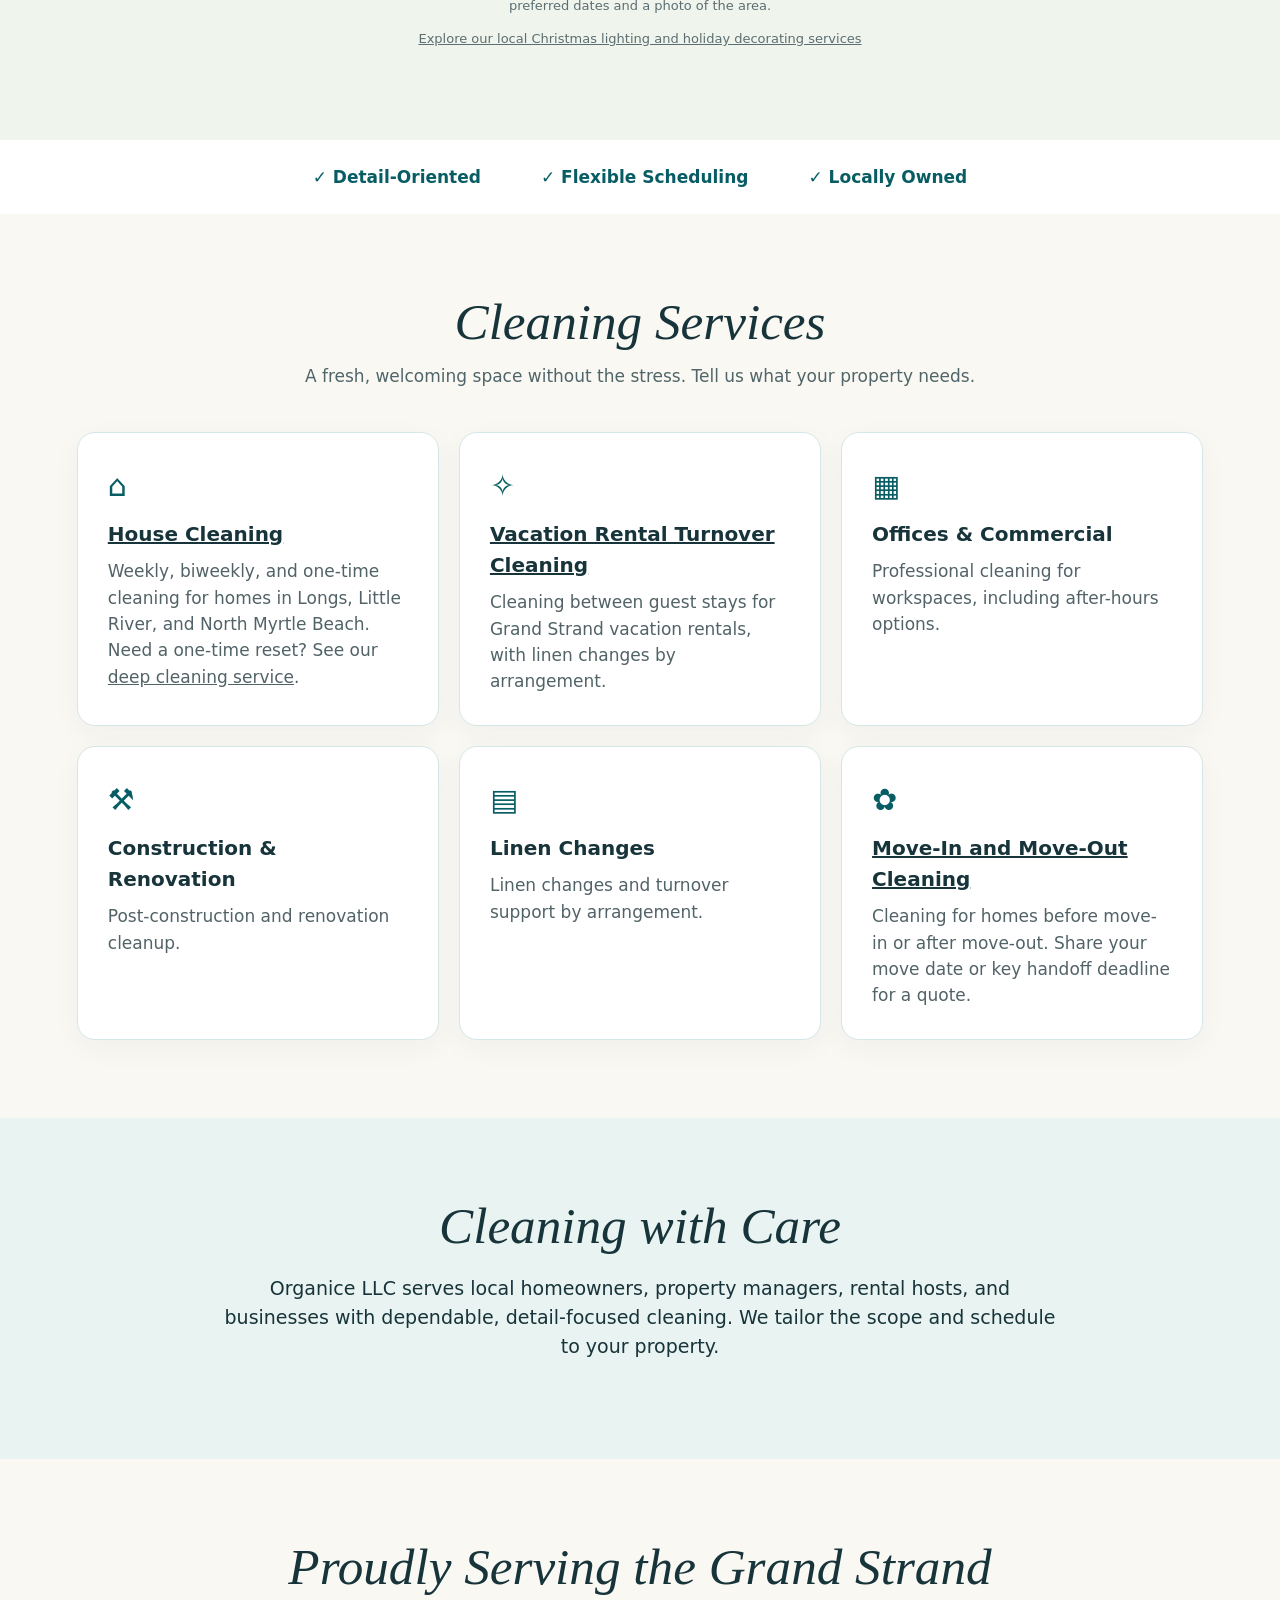
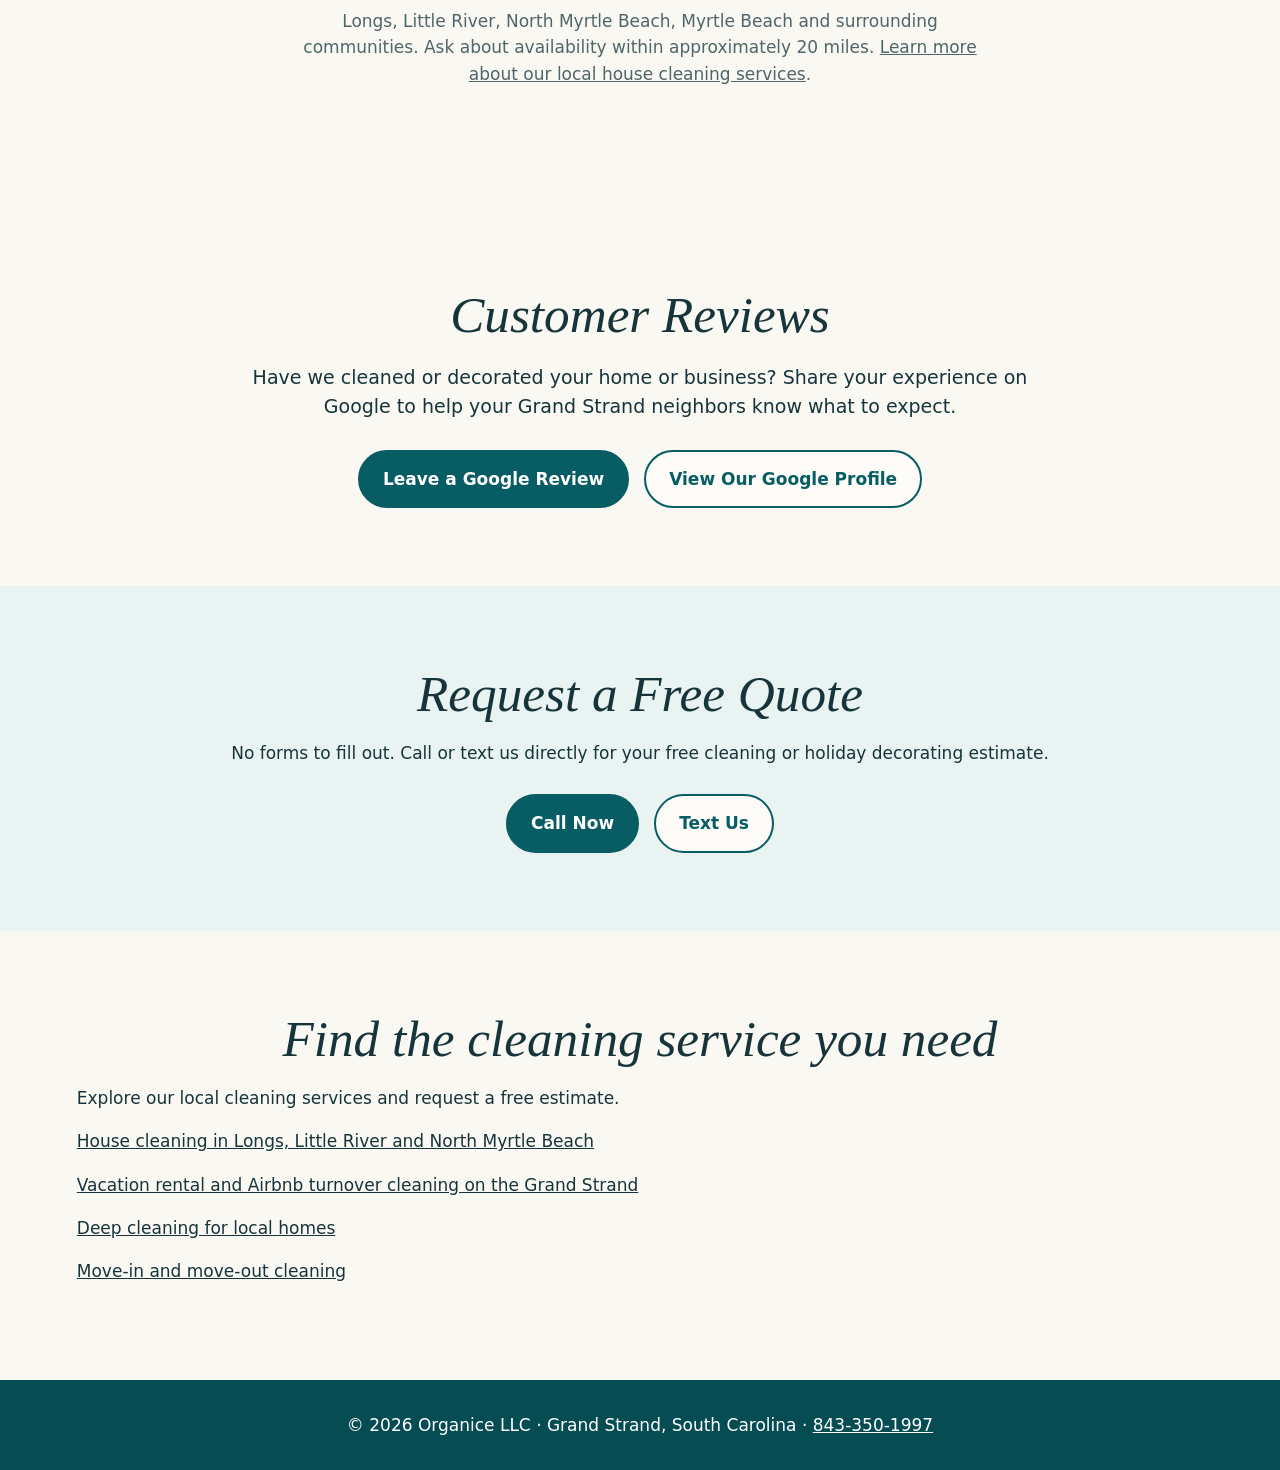
==== commit cb090c0a: "Add cleaning checklists and direct estimate links" ====
--- a/index.html
+++ b/index.html
@@ -23,7 +23,7 @@
 @media(max-width:700px){body{padding-bottom:74px}.mobile-quick-contact{display:flex!important;position:fixed;bottom:0;left:0;right:0;z-index:100;background:#fffdf9;box-shadow:0 -3px 16px #0002;padding:9px 12px;gap:10px}.mobile-quick-contact a{flex:1;text-align:center;background:#075d63;color:#fff;text-decoration:none;border-radius:24px;padding:12px 8px;font-weight:750}.mobile-quick-contact a:last-child{background:#fff;color:#075d63;border:2px solid #075d63;padding:10px 8px}}.mobile-quick-contact{display:none}.holiday{background:#eff4ed;max-width:none}.holiday h2{max-width:900px;margin:14px auto}.holiday>.eyebrow{text-align:center}.holiday>.services{max-width:1200px;margin:auto}.holiday>.intro{max-width:780px}.holiday .btn{background:#24553e;border-color:#24553e}.holiday .btn-outline{background:white;color:#24553e}@media(max-width:700px){nav a{font-size:11px;padding:6px 7px}.holiday .actions .btn{width:100%}} </style><script type="application/ld+json">{"@context":"https://schema.org","@type":"HouseCleaningService","name":"OrgaNice LLC","url":"https://organice.services/","telephone":"+1-843-350-1997","description":"Home cleaning, deep cleaning, move-in and move-out cleaning, vacation rental turnovers, office and post-construction cleaning in the Grand Strand, South Carolina.","areaServed":[{"@type":"Place","name":"Longs, SC"},{"@type":"Place","name":"Little River, SC"},{"@type":"Place","name":"North Myrtle Beach, SC"},{"@type":"Place","name":"Myrtle Beach, SC"},{"@type":"Place","name":"Conway, SC"}],"hasOfferCatalog":{"@type":"OfferCatalog","name":"Cleaning Services","itemListElement":[{"@type":"OfferCatalog","name":"Residential Cleaning"},{"@type":"OfferCatalog","name":"Deep Cleaning"},{"@type":"OfferCatalog","name":"Move-In and Move-Out Cleaning"},{"@type":"OfferCatalog","name":"Vacation Rental Turnover Cleaning"},{"@type":"OfferCatalog","name":"Office Cleaning"},{"@type":"OfferCatalog","name":"Post-Construction Cleaning"}]}}</script></head>
 <body><header id="home"><a class="brand" href="#home" aria-label="Organice LLC home"><span class="brand-icon">⌂</span><span><span class="brand-name">Organice <span>LLC</span></span><small>CLEANING SERVICES</small></span></a><nav aria-label="Main navigation"><a href="#home">Home</a><a href="#holiday">Holiday Decorating</a><a href="#services">Cleaning</a><a href="#about">About</a><a href="#areas">Areas</a><a href="#contact">Contact</a></nav><a class="btn header-call" href="tel:+18433501997">Call Now · 843-350-1997</a></header>
 <main><section class="hero"><div class="hero-inner"><div class="eyebrow">Organice LLC · Grand Strand Cleaning</div><h1>A Cleaner Home.<br>A More Comfortable Life.</h1><p>Professional, reliable cleaning for homes, vacation rentals, offices, and more. Now offering full-service holiday decorating and exterior Christmas lighting.</p><div class="actions"><a class="btn" href="tel:+18433501997" aria-label="Call OrgaNice for a free cleaning quote">Get a Free Quote — Call Now</a></div></div></section><div class="wave"></div><section class="section holiday" id="holiday" aria-labelledby="holiday-title"><div class="eyebrow">Holiday decorating · Grand Strand, SC</div><h2 id="holiday-title">Enjoy the Season. We’ll Handle the Decorating.</h2><p class="intro">Full-service holiday decorating for your home or business—from festive interiors to exterior Christmas lighting, with installation, removal and careful packing after the season.</p><div class="services"><article class="service"><div class="symbol" aria-hidden="true">✧</div><h3>Indoor Holiday Decorating</h3><p>Christmas trees, ornaments, wreaths, garlands, mantels, tables and seasonal displays, arranged around your style and space.</p></article><article class="service"><div class="symbol" aria-hidden="true">✦</div><h3>Exterior Christmas Lighting</h3><p>Outdoor Christmas lights and festive decorating for porches, entryways, railings, shrubs and other agreed areas. Call to discuss your property and installation needs.</p></article><article class="service"><div class="symbol" aria-hidden="true">✓</div><h3>Installation, Removal &amp; Packing</h3><p>Help from setup through seasonal takedown. We remove decorations and carefully pack them for your own storage. Discuss materials, access and scheduling when you call.</p></article></div><div class="actions" style="justify-content:center"><a class="btn" href="tel:+18433501997">Call Now · 843-350-1997</a><a class="btn btn-outline" href="sms:+18433501997?body=Hi%20OrgaNice!%20I'd%20like%20a%20holiday%20decorating%20or%20Christmas%20lighting%20quote.%0ATown%3A%0APreferred%20dates%3A%0AI%20can%20attach%20a%20photo%20of%20the%20area.">Text for a Holiday Quote</a></div><p class="note">Serving Longs, Little River, North Myrtle Beach, Myrtle Beach and nearby Grand Strand communities. Call for a personalized quote and availability, or text your town, preferred dates and a photo of the area.</p><p class="note"><a href="/holiday-light-installation.html">Explore our local Christmas lighting and holiday decorating services</a></p></section><div class="trust"><span>✓ Detail-Oriented</span><span>✓ Flexible Scheduling</span><span>✓ Locally Owned</span></div>
-<section class="section" id="services"><h2>Cleaning Services</h2><p class="intro">A fresh, welcoming space without the stress. Tell us what your property needs.</p><div class="services"><article class="service"><div class="symbol">⌂</div><h3><a href="/house-cleaning.html">House Cleaning</a></h3><p>Weekly, biweekly, and one-time cleaning for homes in Longs, Little River, and North Myrtle Beach.</p></article><article class="service"><div class="symbol">✧</div><h3><a href="/vacation-rental-cleaning.html">Vacation Rental Turnover Cleaning</a></h3><p>Cleaning between guest stays for Grand Strand vacation rentals, with linen changes by arrangement.</p></article><article class="service"><div class="symbol">▦</div><h3>Offices & Commercial</h3><p>Professional cleaning for workspaces, including after-hours options.</p></article><article class="service"><div class="symbol">⚒</div><h3>Construction & Renovation</h3><p>Post-construction and renovation cleanup.</p></article><article class="service"><div class="symbol">▤</div><h3>Linen Changes</h3><p>Linen changes and turnover support by arrangement.</p></article><article class="service"><div class="symbol">✿</div><h3>Move-In / Move-Out</h3><p>Cleaning for properties transitioning between occupants.</p></article></div></section>
+<section class="section" id="services"><h2>Cleaning Services</h2><p class="intro">A fresh, welcoming space without the stress. Tell us what your property needs.</p><div class="services"><article class="service"><div class="symbol">⌂</div><h3><a href="/house-cleaning.html">House Cleaning</a></h3><p>Weekly, biweekly, and one-time cleaning for homes in Longs, Little River, and North Myrtle Beach. Need a one-time reset? See our <a href="/deep-cleaning.html">deep cleaning service</a>.</p></article><article class="service"><div class="symbol">✧</div><h3><a href="/vacation-rental-cleaning.html">Vacation Rental Turnover Cleaning</a></h3><p>Cleaning between guest stays for Grand Strand vacation rentals, with linen changes by arrangement.</p></article><article class="service"><div class="symbol">▦</div><h3>Offices & Commercial</h3><p>Professional cleaning for workspaces, including after-hours options.</p></article><article class="service"><div class="symbol">⚒</div><h3>Construction & Renovation</h3><p>Post-construction and renovation cleanup.</p></article><article class="service"><div class="symbol">▤</div><h3>Linen Changes</h3><p>Linen changes and turnover support by arrangement.</p></article><article class="service"><div class="symbol">✿</div><h3><a href="/move-out-cleaning.html">Move-In and Move-Out Cleaning</a></h3><p>Cleaning for homes before move-in or after move-out. Share your move date or key handoff deadline for a quote.</p></article></div></section>
 <div class="soft"><section class="section about" id="about"><h2>Cleaning with Care</h2><p>Organice LLC serves local homeowners, property managers, rental hosts, and businesses with dependable, detail-focused cleaning. We tailor the scope and schedule to your property.</p></section></div>
 <section class="section" id="areas"><h2>Proudly Serving the Grand Strand</h2><p class="intro">Longs, Little River, North Myrtle Beach, Myrtle Beach and surrounding communities. Ask about availability within approximately 20 miles. <a href="/house-cleaning.html">Learn more about our local house cleaning services</a>.</p></section>
 <section class="section about" id="reviews" aria-labelledby="reviews-title">
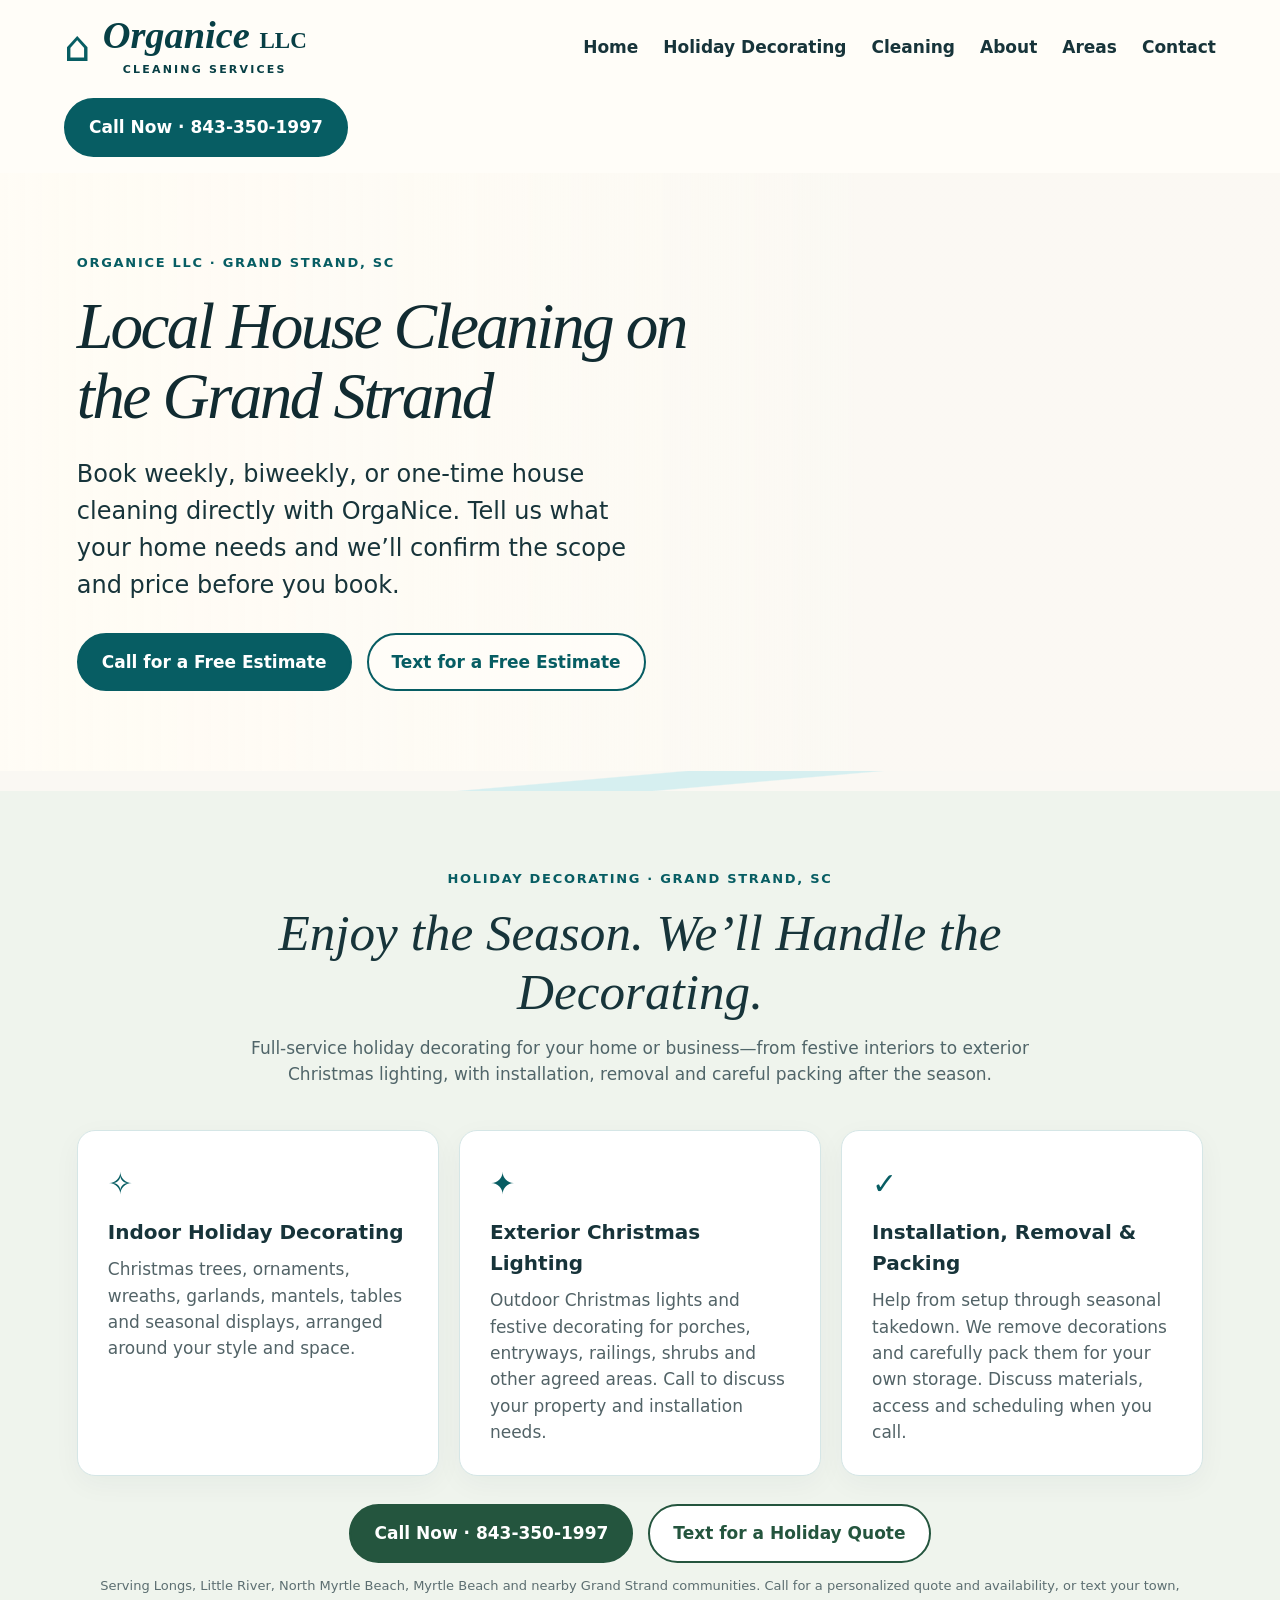
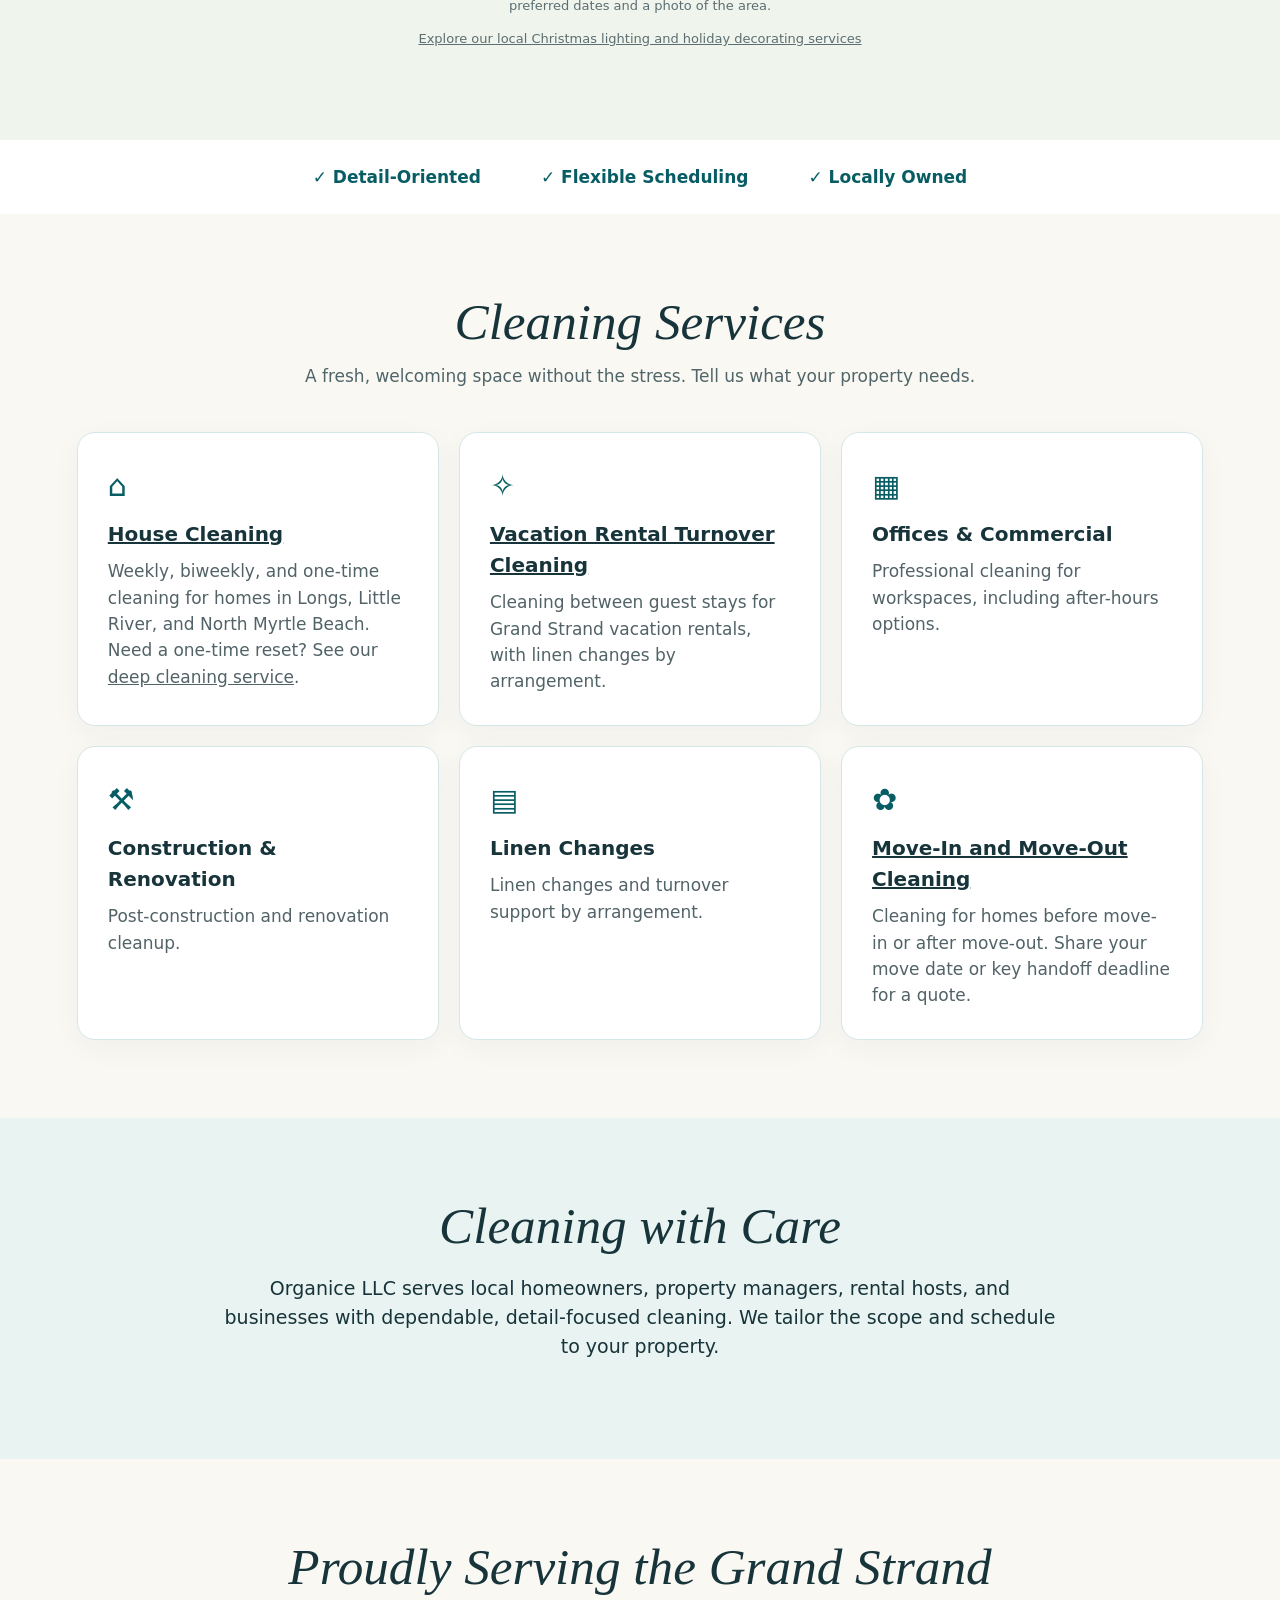
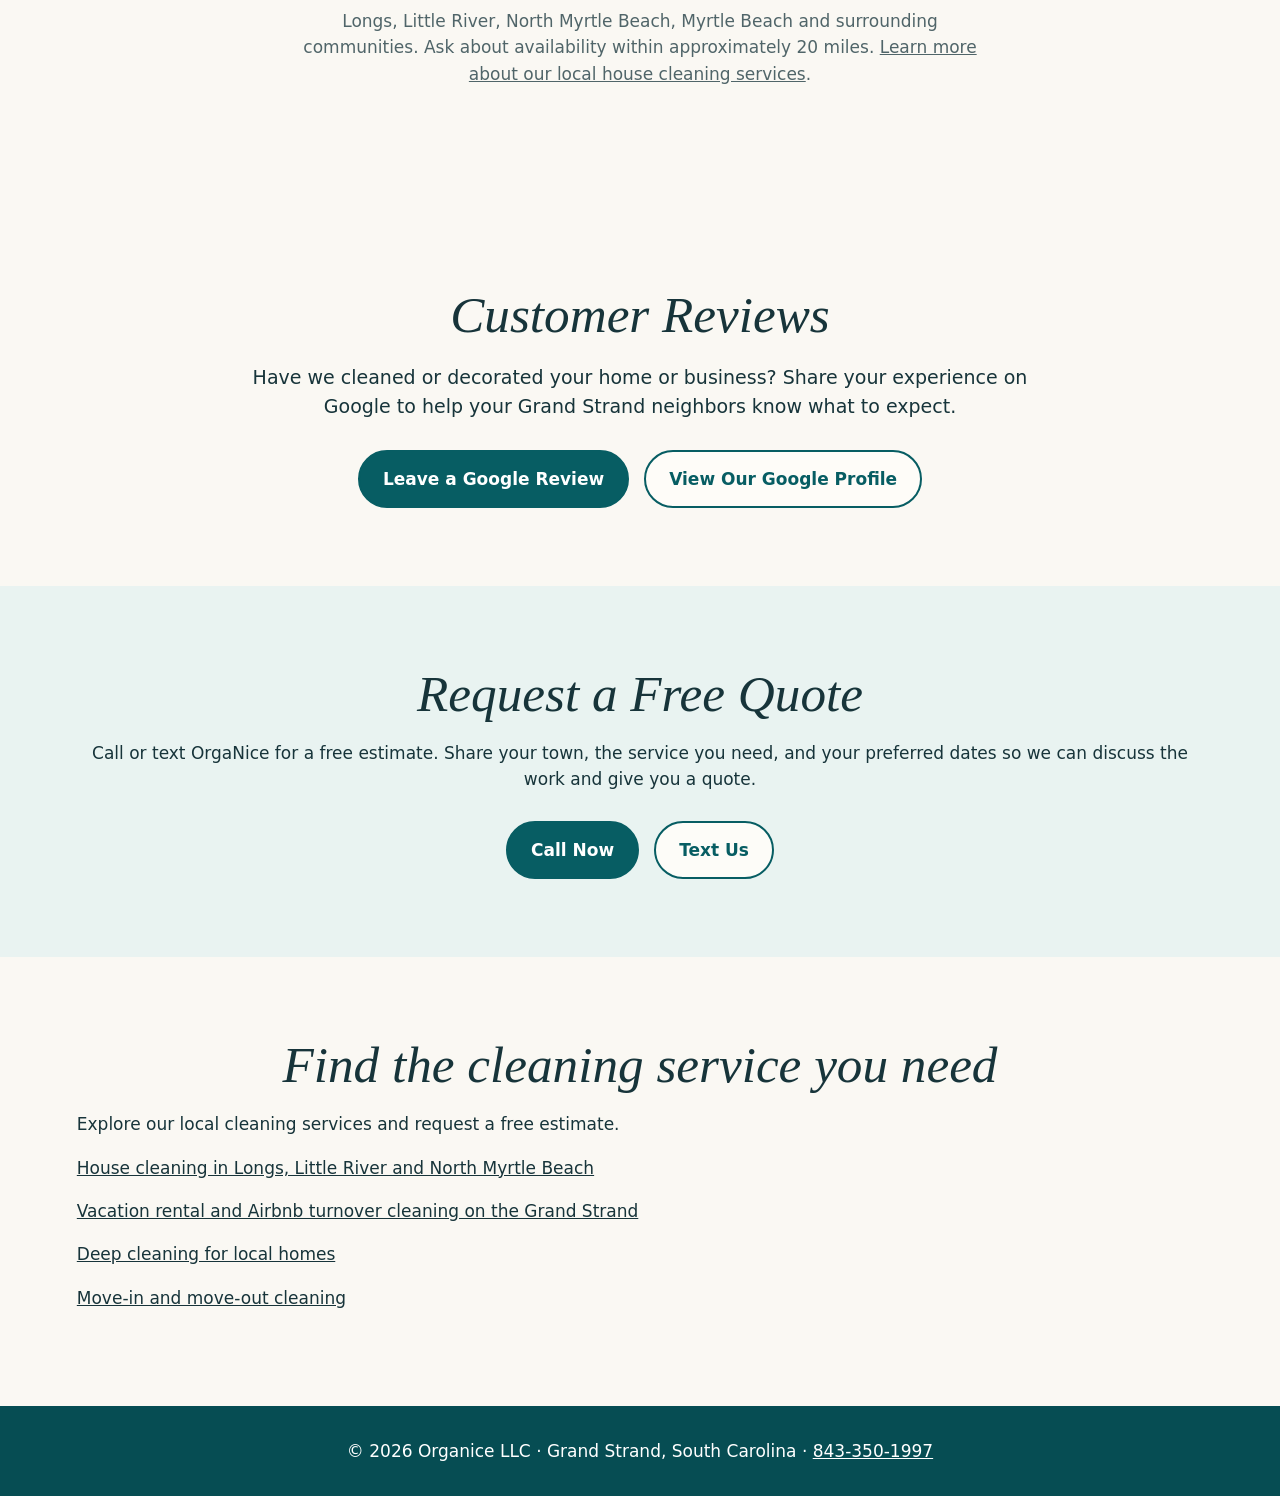
==== commit 2e1a6a84: "Put direct residential cleaning estimates first" ====
--- a/index.html
+++ b/index.html
@@ -22,7 +22,7 @@
 @media(max-width:360px){nav a{padding:6px 6px;font-size:11px}.hero h1{font-size:35px}.trust{gap:8px;font-size:11px}}
 @media(max-width:700px){body{padding-bottom:74px}.mobile-quick-contact{display:flex!important;position:fixed;bottom:0;left:0;right:0;z-index:100;background:#fffdf9;box-shadow:0 -3px 16px #0002;padding:9px 12px;gap:10px}.mobile-quick-contact a{flex:1;text-align:center;background:#075d63;color:#fff;text-decoration:none;border-radius:24px;padding:12px 8px;font-weight:750}.mobile-quick-contact a:last-child{background:#fff;color:#075d63;border:2px solid #075d63;padding:10px 8px}}.mobile-quick-contact{display:none}.holiday{background:#eff4ed;max-width:none}.holiday h2{max-width:900px;margin:14px auto}.holiday>.eyebrow{text-align:center}.holiday>.services{max-width:1200px;margin:auto}.holiday>.intro{max-width:780px}.holiday .btn{background:#24553e;border-color:#24553e}.holiday .btn-outline{background:white;color:#24553e}@media(max-width:700px){nav a{font-size:11px;padding:6px 7px}.holiday .actions .btn{width:100%}} </style><script type="application/ld+json">{"@context":"https://schema.org","@type":"HouseCleaningService","name":"OrgaNice LLC","url":"https://organice.services/","telephone":"+1-843-350-1997","description":"Home cleaning, deep cleaning, move-in and move-out cleaning, vacation rental turnovers, office and post-construction cleaning in the Grand Strand, South Carolina.","areaServed":[{"@type":"Place","name":"Longs, SC"},{"@type":"Place","name":"Little River, SC"},{"@type":"Place","name":"North Myrtle Beach, SC"},{"@type":"Place","name":"Myrtle Beach, SC"},{"@type":"Place","name":"Conway, SC"}],"hasOfferCatalog":{"@type":"OfferCatalog","name":"Cleaning Services","itemListElement":[{"@type":"OfferCatalog","name":"Residential Cleaning"},{"@type":"OfferCatalog","name":"Deep Cleaning"},{"@type":"OfferCatalog","name":"Move-In and Move-Out Cleaning"},{"@type":"OfferCatalog","name":"Vacation Rental Turnover Cleaning"},{"@type":"OfferCatalog","name":"Office Cleaning"},{"@type":"OfferCatalog","name":"Post-Construction Cleaning"}]}}</script></head>
 <body><header id="home"><a class="brand" href="#home" aria-label="Organice LLC home"><span class="brand-icon">⌂</span><span><span class="brand-name">Organice <span>LLC</span></span><small>CLEANING SERVICES</small></span></a><nav aria-label="Main navigation"><a href="#home">Home</a><a href="#holiday">Holiday Decorating</a><a href="#services">Cleaning</a><a href="#about">About</a><a href="#areas">Areas</a><a href="#contact">Contact</a></nav><a class="btn header-call" href="tel:+18433501997">Call Now · 843-350-1997</a></header>
-<main><section class="hero"><div class="hero-inner"><div class="eyebrow">Organice LLC · Grand Strand Cleaning</div><h1>A Cleaner Home.<br>A More Comfortable Life.</h1><p>Professional, reliable cleaning for homes, vacation rentals, offices, and more. Now offering full-service holiday decorating and exterior Christmas lighting.</p><div class="actions"><a class="btn" href="tel:+18433501997" aria-label="Call OrgaNice for a free cleaning quote">Get a Free Quote — Call Now</a></div></div></section><div class="wave"></div><section class="section holiday" id="holiday" aria-labelledby="holiday-title"><div class="eyebrow">Holiday decorating · Grand Strand, SC</div><h2 id="holiday-title">Enjoy the Season. We’ll Handle the Decorating.</h2><p class="intro">Full-service holiday decorating for your home or business—from festive interiors to exterior Christmas lighting, with installation, removal and careful packing after the season.</p><div class="services"><article class="service"><div class="symbol" aria-hidden="true">✧</div><h3>Indoor Holiday Decorating</h3><p>Christmas trees, ornaments, wreaths, garlands, mantels, tables and seasonal displays, arranged around your style and space.</p></article><article class="service"><div class="symbol" aria-hidden="true">✦</div><h3>Exterior Christmas Lighting</h3><p>Outdoor Christmas lights and festive decorating for porches, entryways, railings, shrubs and other agreed areas. Call to discuss your property and installation needs.</p></article><article class="service"><div class="symbol" aria-hidden="true">✓</div><h3>Installation, Removal &amp; Packing</h3><p>Help from setup through seasonal takedown. We remove decorations and carefully pack them for your own storage. Discuss materials, access and scheduling when you call.</p></article></div><div class="actions" style="justify-content:center"><a class="btn" href="tel:+18433501997">Call Now · 843-350-1997</a><a class="btn btn-outline" href="sms:+18433501997?body=Hi%20OrgaNice!%20I'd%20like%20a%20holiday%20decorating%20or%20Christmas%20lighting%20quote.%0ATown%3A%0APreferred%20dates%3A%0AI%20can%20attach%20a%20photo%20of%20the%20area.">Text for a Holiday Quote</a></div><p class="note">Serving Longs, Little River, North Myrtle Beach, Myrtle Beach and nearby Grand Strand communities. Call for a personalized quote and availability, or text your town, preferred dates and a photo of the area.</p><p class="note"><a href="/holiday-light-installation.html">Explore our local Christmas lighting and holiday decorating services</a></p></section><div class="trust"><span>✓ Detail-Oriented</span><span>✓ Flexible Scheduling</span><span>✓ Locally Owned</span></div>
+<main><section class="hero"><div class="hero-inner"><div class="eyebrow">OrgaNice LLC · Grand Strand, SC</div><h1>Local House Cleaning on the Grand Strand</h1><p>Book weekly, biweekly, or one-time house cleaning directly with OrgaNice. Tell us what your home needs and we’ll confirm the scope and price before you book.</p><div class="actions"><a class="btn" href="tel:+18433501997">Call for a Free Estimate</a><a class="btn btn-outline" href="sms:+18433501997?body=Hi%20OrgaNice!%20I'd%20like%20a%20house%20cleaning%20estimate.%0ATown%3A%0ABedrooms%20and%20bathrooms%3A%0AWeekly%2C%20biweekly%2C%20or%20one-time%3A%0APreferred%20date%3A">Text for a Free Estimate</a></div></div></section><div class="wave"></div><section class="section holiday" id="holiday" aria-labelledby="holiday-title"><div class="eyebrow">Holiday decorating · Grand Strand, SC</div><h2 id="holiday-title">Enjoy the Season. We’ll Handle the Decorating.</h2><p class="intro">Full-service holiday decorating for your home or business—from festive interiors to exterior Christmas lighting, with installation, removal and careful packing after the season.</p><div class="services"><article class="service"><div class="symbol" aria-hidden="true">✧</div><h3>Indoor Holiday Decorating</h3><p>Christmas trees, ornaments, wreaths, garlands, mantels, tables and seasonal displays, arranged around your style and space.</p></article><article class="service"><div class="symbol" aria-hidden="true">✦</div><h3>Exterior Christmas Lighting</h3><p>Outdoor Christmas lights and festive decorating for porches, entryways, railings, shrubs and other agreed areas. Call to discuss your property and installation needs.</p></article><article class="service"><div class="symbol" aria-hidden="true">✓</div><h3>Installation, Removal &amp; Packing</h3><p>Help from setup through seasonal takedown. We remove decorations and carefully pack them for your own storage. Discuss materials, access and scheduling when you call.</p></article></div><div class="actions" style="justify-content:center"><a class="btn" href="tel:+18433501997">Call Now · 843-350-1997</a><a class="btn btn-outline" href="sms:+18433501997?body=Hi%20OrgaNice!%20I'd%20like%20a%20holiday%20decorating%20or%20Christmas%20lighting%20quote.%0ATown%3A%0APreferred%20dates%3A%0AI%20can%20attach%20a%20photo%20of%20the%20area.">Text for a Holiday Quote</a></div><p class="note">Serving Longs, Little River, North Myrtle Beach, Myrtle Beach and nearby Grand Strand communities. Call for a personalized quote and availability, or text your town, preferred dates and a photo of the area.</p><p class="note"><a href="/holiday-light-installation.html">Explore our local Christmas lighting and holiday decorating services</a></p></section><div class="trust"><span>✓ Detail-Oriented</span><span>✓ Flexible Scheduling</span><span>✓ Locally Owned</span></div>
 <section class="section" id="services"><h2>Cleaning Services</h2><p class="intro">A fresh, welcoming space without the stress. Tell us what your property needs.</p><div class="services"><article class="service"><div class="symbol">⌂</div><h3><a href="/house-cleaning.html">House Cleaning</a></h3><p>Weekly, biweekly, and one-time cleaning for homes in Longs, Little River, and North Myrtle Beach. Need a one-time reset? See our <a href="/deep-cleaning.html">deep cleaning service</a>.</p></article><article class="service"><div class="symbol">✧</div><h3><a href="/vacation-rental-cleaning.html">Vacation Rental Turnover Cleaning</a></h3><p>Cleaning between guest stays for Grand Strand vacation rentals, with linen changes by arrangement.</p></article><article class="service"><div class="symbol">▦</div><h3>Offices & Commercial</h3><p>Professional cleaning for workspaces, including after-hours options.</p></article><article class="service"><div class="symbol">⚒</div><h3>Construction & Renovation</h3><p>Post-construction and renovation cleanup.</p></article><article class="service"><div class="symbol">▤</div><h3>Linen Changes</h3><p>Linen changes and turnover support by arrangement.</p></article><article class="service"><div class="symbol">✿</div><h3><a href="/move-out-cleaning.html">Move-In and Move-Out Cleaning</a></h3><p>Cleaning for homes before move-in or after move-out. Share your move date or key handoff deadline for a quote.</p></article></div></section>
 <div class="soft"><section class="section about" id="about"><h2>Cleaning with Care</h2><p>Organice LLC serves local homeowners, property managers, rental hosts, and businesses with dependable, detail-focused cleaning. We tailor the scope and schedule to your property.</p></section></div>
 <section class="section" id="areas"><h2>Proudly Serving the Grand Strand</h2><p class="intro">Longs, Little River, North Myrtle Beach, Myrtle Beach and surrounding communities. Ask about availability within approximately 20 miles. <a href="/house-cleaning.html">Learn more about our local house cleaning services</a>.</p></section>
@@ -34,5 +34,5 @@
     <a class="btn btn-outline" href="https://www.google.com/maps/search/?api=1&amp;query=OrgaNice%20LLC&amp;query_place_id=ChIJrYcKp9hFcEgRXa-s8MASB54">View Our Google Profile</a>
   </div>
 </section>
-<div class="soft"><section class="section contact" id="contact"><h2>Request a Free Quote</h2><p>No forms to fill out. Call or text us directly for your free cleaning or holiday decorating estimate.</p><div class="actions" style="justify-content:center"><a class="btn" href="tel:+18433501997">Call Now</a><a class="btn btn-outline" href="sms:+18433501997?body=Hello%20Organice%20LLC%2C%20I%20would%20like%20a%20cleaning%20quote.">Text Us</a></div></section></div><section class="section" aria-label="Explore our cleaning services"><div class="container"><h2>Find the cleaning service you need</h2><p>Explore our local cleaning services and request a free estimate.</p><p><a href="/house-cleaning.html">House cleaning in Longs, Little River and North Myrtle Beach</a></p><p><a href="/vacation-rental-cleaning.html">Vacation rental and Airbnb turnover cleaning on the Grand Strand</a></p><p><a href="/deep-cleaning.html">Deep cleaning for local homes</a></p><p><a href="/move-out-cleaning.html">Move-in and move-out cleaning</a></p></div></section></main>
+<div class="soft"><section class="section contact" id="contact"><h2>Request a Free Quote</h2><p>Call or text OrgaNice for a free estimate. Share your town, the service you need, and your preferred dates so we can discuss the work and give you a quote.</p><div class="actions" style="justify-content:center"><a class="btn" href="tel:+18433501997">Call Now</a><a class="btn btn-outline" href="sms:+18433501997?body=Hello%20Organice%20LLC%2C%20I%20would%20like%20a%20cleaning%20quote.">Text Us</a></div></section></div><section class="section" aria-label="Explore our cleaning services"><div class="container"><h2>Find the cleaning service you need</h2><p>Explore our local cleaning services and request a free estimate.</p><p><a href="/house-cleaning.html">House cleaning in Longs, Little River and North Myrtle Beach</a></p><p><a href="/vacation-rental-cleaning.html">Vacation rental and Airbnb turnover cleaning on the Grand Strand</a></p><p><a href="/deep-cleaning.html">Deep cleaning for local homes</a></p><p><a href="/move-out-cleaning.html">Move-in and move-out cleaning</a></p></div></section></main>
 <footer>© 2026 Organice LLC · Grand Strand, South Carolina · <a href="tel:+18433501997">843-350-1997</a></footer><div class="mobile-quick-contact" aria-label="Quick contact"><a href="tel:+18433501997">Call Now</a><a href="sms:+18433501997?body=Hello%20OrgaNice%20LLC%2C%20I%20would%20like%20a%20free%20cleaning%20estimate.">Text for Quote</a></div></body></html>
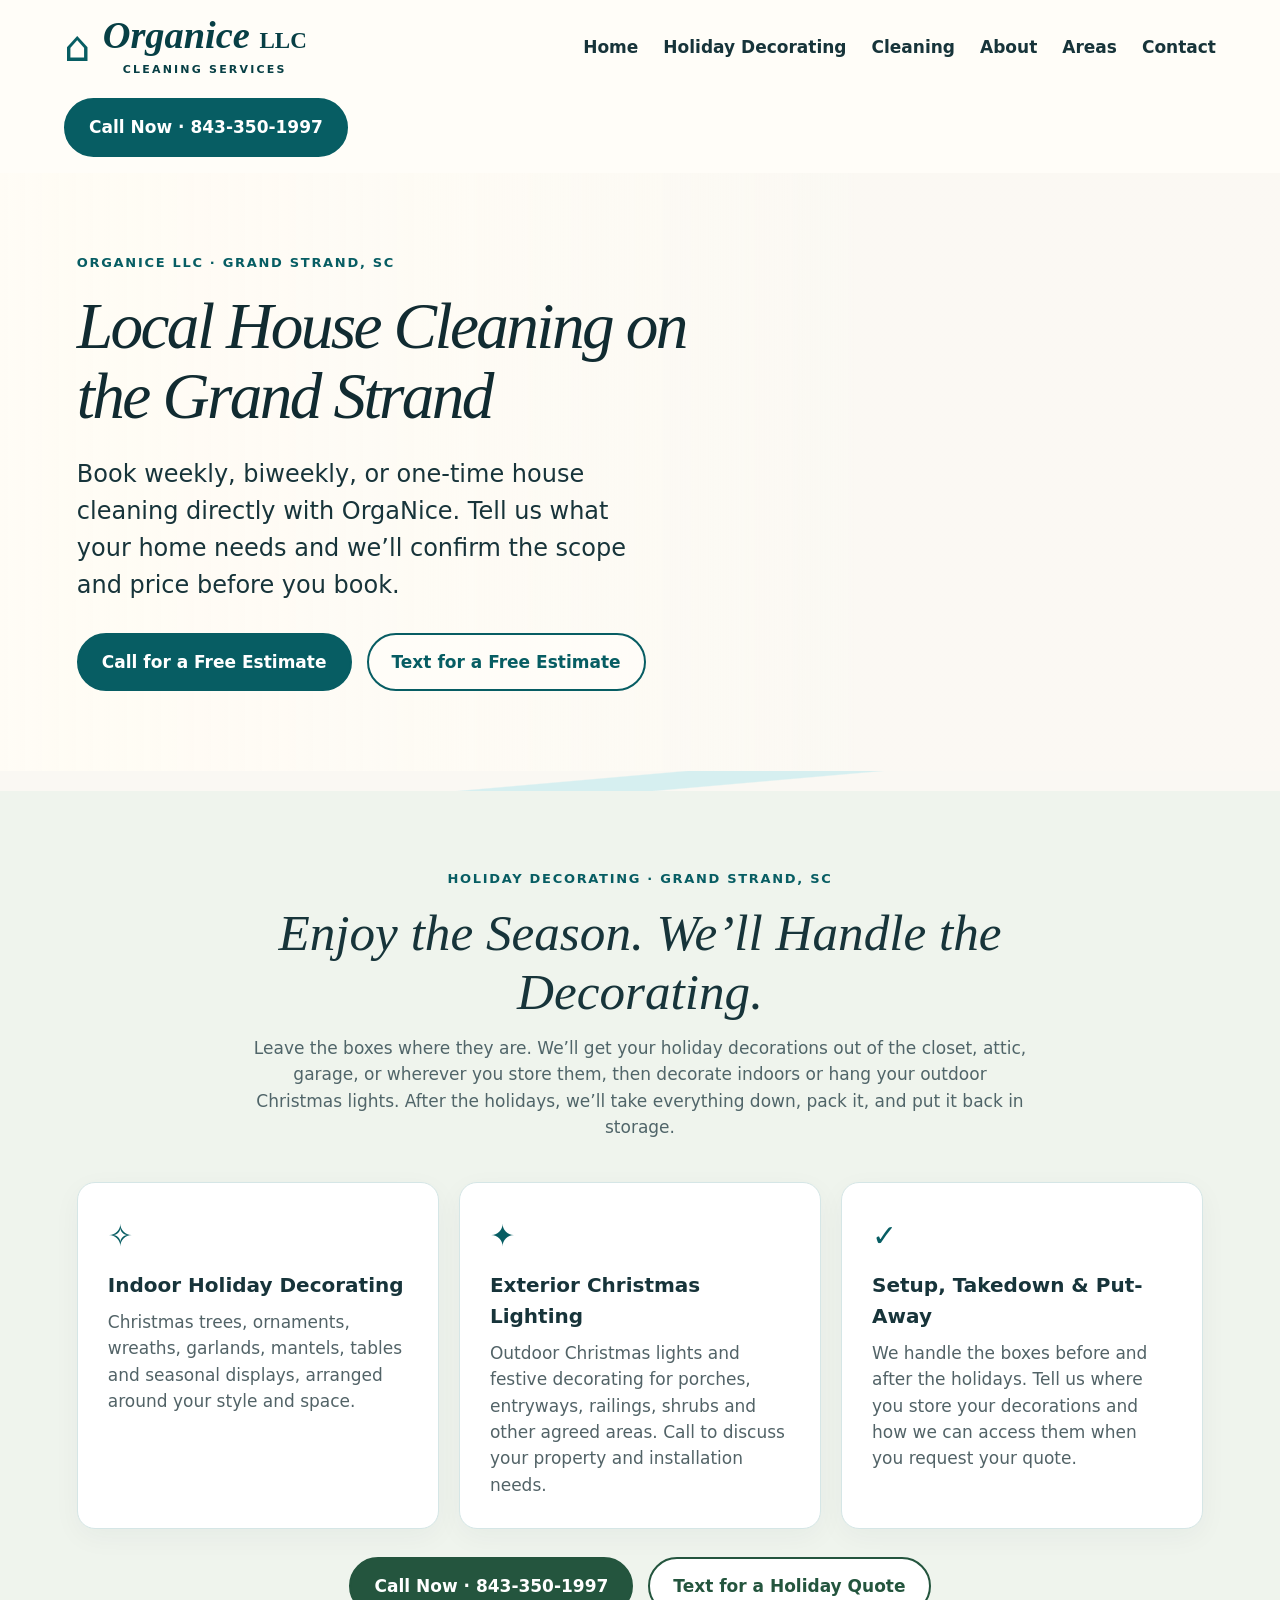
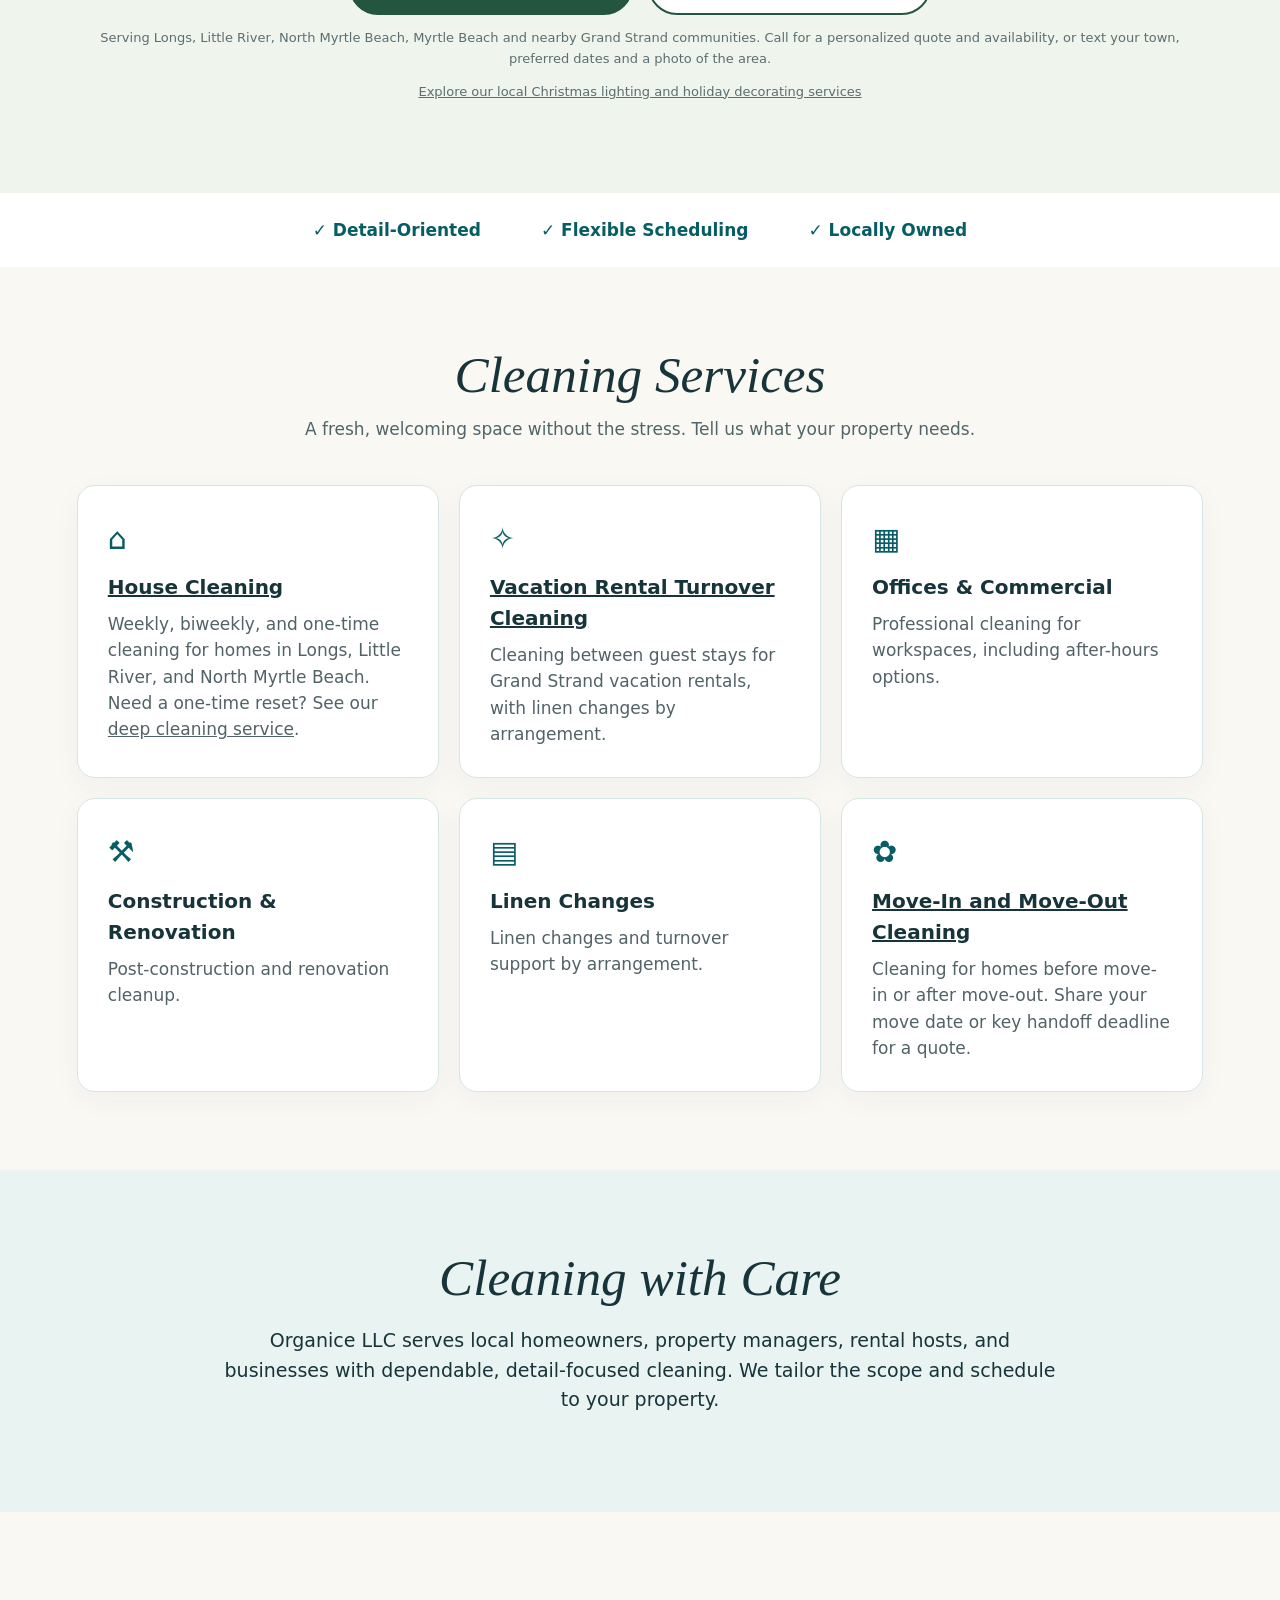
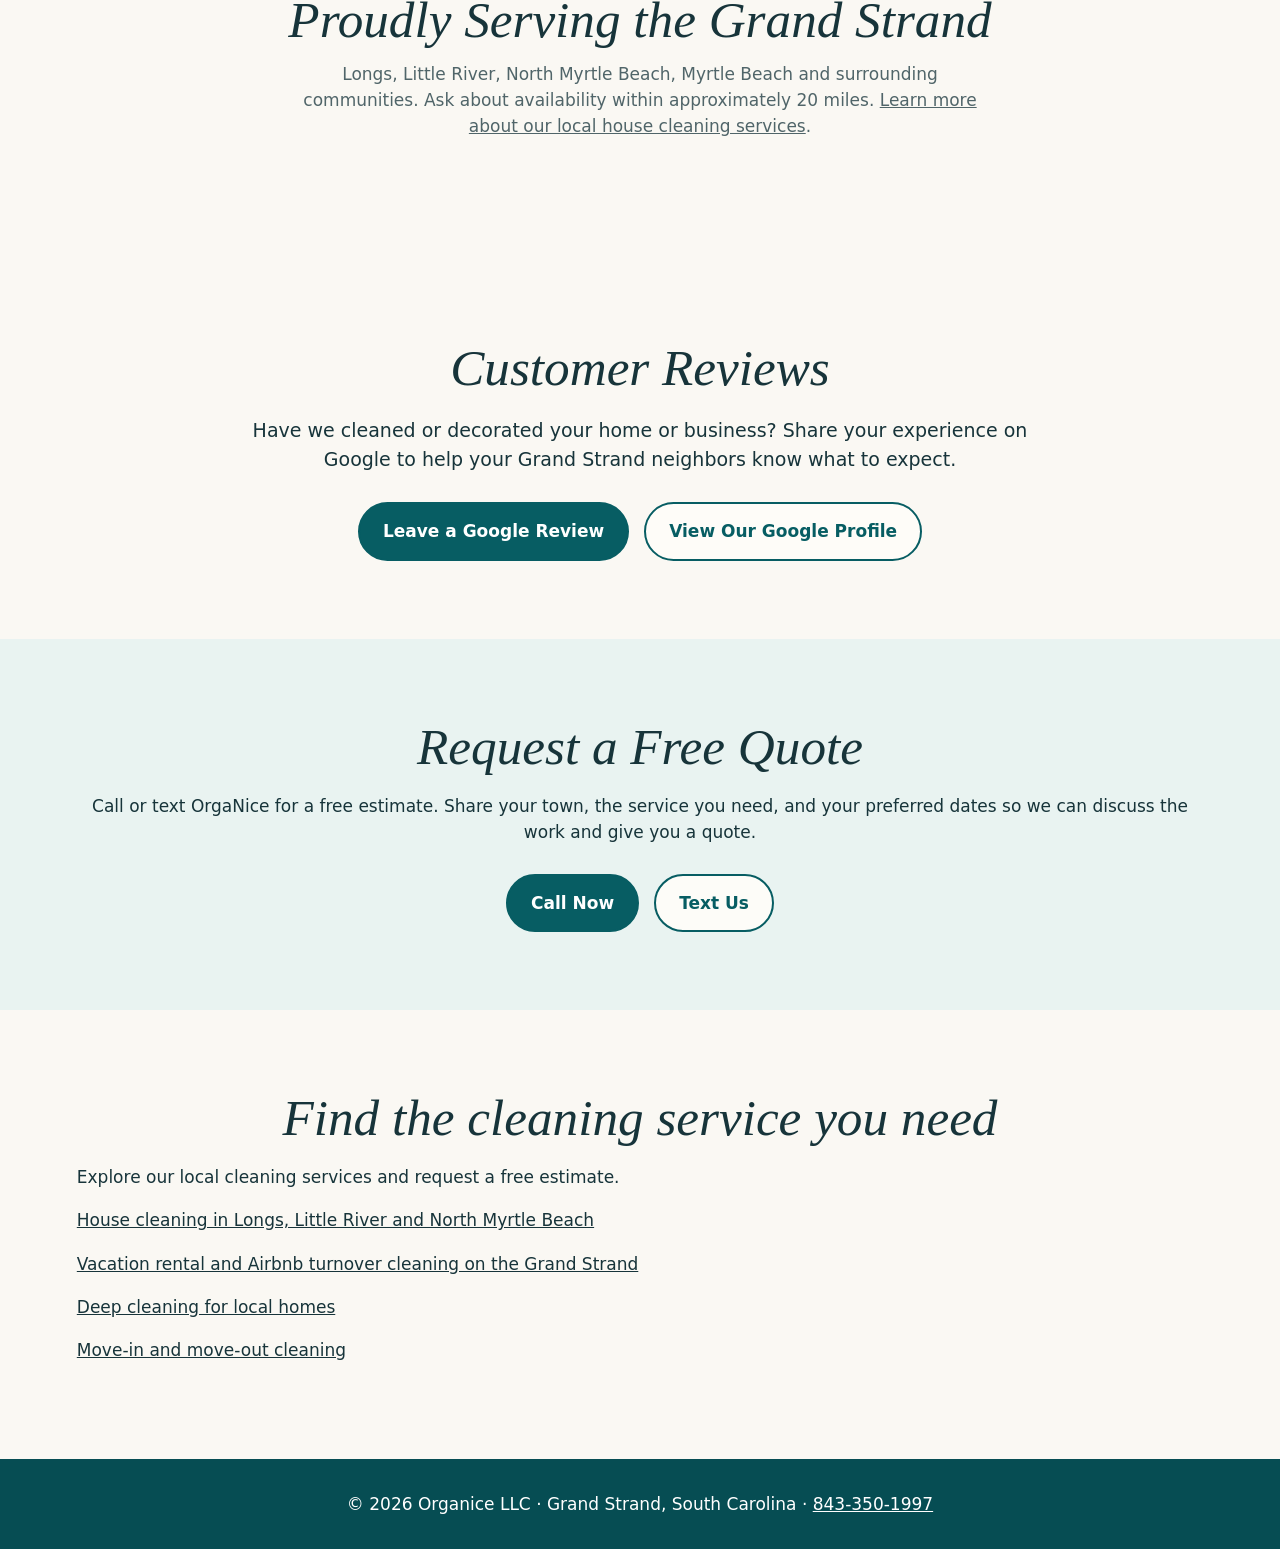
==== commit 942a67a9: "Explain full-service holiday decorating and put-away" ====
--- a/index.html
+++ b/index.html
@@ -1,28 +1,11 @@
 <!doctype html>
 <html lang="en"><head><meta name="google-site-verification" content="ukhaL_o9em12c7N_7wqWp2xcbLHrfhtbKUzsnuyXdGE"><meta name="google-site-verification" content="DFcnytmncbaTsKd_-DuEdrEDf61qZGS2MPPIZHx70nA"><meta charset="utf-8"><meta name="viewport" content="width=device-width,initial-scale=1"><meta name="theme-color" content="#075c62"><meta name="format-detection" content="telephone=yes"><meta name="description" content="Organice LLC provides residential, vacation rental, office, construction and renovation cleaning in Longs, Little River, North Myrtle Beach and the Grand Strand. Full-service holiday decorating, exterior Christmas lighting, installation, removal and packing. Call or text 843-350-1997."><link rel="canonical" href="https://organice.services/"><title>House &amp; Vacation Rental Cleaning | Grand Strand | OrgaNice LLC</title>
-<style>
-:root{--teal:#075d63;--ink:#17343a;--cream:#faf8f3;--aqua:#d6eff0}*{box-sizing:border-box}html{scroll-behavior:smooth}body{margin:0;font:17px/1.55 system-ui,Arial,sans-serif;color:var(--ink);background:var(--cream)}a{color:inherit}header{position:relative;z-index:2;display:flex;align-items:center;justify-content:space-between;gap:20px;padding:16px max(5%,calc((100% - 1380px)/2));background:#fffdf9f2;flex-wrap:wrap}.brand{text-decoration:none;display:flex;align-items:center;gap:12px;color:#073f45}.brand-icon{font-size:42px;line-height:1;color:var(--teal)}.brand-name{font:italic 700 clamp(27px,3vw,42px)/1 Georgia,serif}.brand-name span{font:normal 600 .6em Georgia,serif}.brand small{display:block;font-size:11px;letter-spacing:.2em;font-weight:700;text-align:center;margin-top:6px}nav{display:flex;align-items:center;gap:25px;flex-wrap:wrap}nav a{text-decoration:none;font-weight:600}nav a:hover{color:var(--teal)}.btn{display:inline-flex;justify-content:center;align-items:center;text-align:center;padding:14px 23px;border-radius:32px;background:var(--teal);color:#fff;text-decoration:none;font-weight:750;border:2px solid var(--teal);cursor:pointer;font:inherit;font-weight:700}.btn:hover{background:#03454a}.btn-outline{background:#fffdf9e8;color:var(--teal)}.btn-outline:hover{color:white}.hero{min-height:580px;display:flex;align-items:center;background:linear-gradient(90deg,rgba(255,252,245,.97) 0%,rgba(255,252,245,.87) 33%,rgba(255,252,245,.2) 67%),url('https://images.unsplash.com/photo-1600607687920-4e2a09cf159d?auto=format&fit=crop&w=1900&q=85') center/cover no-repeat;padding:80px max(6%,calc((100% - 1300px)/2))}.hero-inner{max-width:690px}.eyebrow{font-weight:750;letter-spacing:.13em;text-transform:uppercase;color:var(--teal);font-size:13px}.hero h1{font:italic 500 clamp(43px,5.1vw,75px)/1.08 Georgia,serif;letter-spacing:-.04em;color:#112b31;margin:18px 0 18px}.hero p{font-size:clamp(18px,2vw,24px);max-width:550px}.actions{display:flex;gap:15px;flex-wrap:wrap;margin-top:28px}.wave{height:20px;background:linear-gradient(175deg,transparent 45%,var(--aqua) 46%,var(--aqua) 58%,var(--cream) 59%)}.trust{background:#fff;padding:24px 6%;display:flex;justify-content:center;gap:60px;flex-wrap:wrap;text-align:center;color:var(--teal);font-weight:700}.trust span{white-space:nowrap}.section{padding:78px 6%;max-width:1350px;margin:auto}.section h2{text-align:center;font:italic 500 clamp(35px,4vw,52px) Georgia,serif;margin:0 0 12px}.intro{text-align:center;max-width:680px;margin:0 auto 42px;color:#506569}.services{display:grid;grid-template-columns:repeat(3,minmax(0,1fr));gap:20px}.service{background:white;border:1px solid #d5e6e6;border-radius:18px;padding:30px;box-shadow:0 8px 28px #17343a0b}.service .symbol{font-size:30px;color:var(--teal)}.service h3{margin:10px 0 8px;font-size:20px}.service p{margin:0;color:#526367}.soft{background:#e9f3f1}.about{max-width:1000px;text-align:center}.about p{font-size:19px}.contact{text-align:center}.contact form{max-width:640px;margin:30px auto 0;text-align:left;background:#fff;border:1px solid #d4e5e5;border-radius:20px;padding:30px}.fields{display:grid;grid-template-columns:1fr 1fr;gap:16px}label{display:block;font-size:14px;font-weight:700;margin-bottom:12px}input,select,textarea{width:100%;margin-top:6px;padding:12px;border:1px solid #a9c2c2;border-radius:8px;font:inherit;color:var(--ink);background:white}textarea{resize:vertical}form .btn{width:100%}.note{font-size:13px;color:#5c6e71;text-align:center}footer{text-align:center;background:#064d53;color:white;padding:32px 6%}footer a{color:white}a:focus-visible,button:focus-visible,input:focus-visible,textarea:focus-visible,select:focus-visible{outline:3px solid #dfac57;outline-offset:3px}@media(max-width:850px){header{justify-content:center}nav{justify-content:center;gap:16px}.services{grid-template-columns:repeat(2,1fr)}.hero{min-height:510px}}@media(max-width:580px){header{padding:18px 4%}.brand-name{font-size:30px}nav{font-size:14px;gap:12px}.header-call{display:none}.hero{min-height:560px;padding:55px 6%;background:linear-gradient(90deg,rgba(255,252,245,.94),rgba(255,252,245,.63)),url('https://images.unsplash.com/photo-1600607687920-4e2a09cf159d?auto=format&fit=crop&w=1000&q=80') center/cover}.hero h1{font-size:47px}.actions .btn{width:100%}.services,.fields{grid-template-columns:1fr}.trust{gap:15px}.section{padding:60px 6%}.contact form{padding:20px}}
-@media(max-width:700px){
-html{scroll-padding-top:12px}body{font-size:16px;overflow-x:hidden}
-header{padding:15px 5% 12px;gap:13px;display:flex;flex-direction:column;align-items:center;background:#fffdf9}
-.brand{gap:8px}.brand-icon{font-size:30px}.brand-name{font-size:clamp(28px,8vw,36px)}.brand small{font-size:9px;letter-spacing:.17em}
-nav{width:100%;justify-content:center;gap:0;flex-wrap:nowrap;overflow-x:auto;scrollbar-width:none;border-top:1px solid #e6edeb;padding-top:9px}
-nav::-webkit-scrollbar{display:none}nav a{flex:0 0 auto;padding:6px clamp(7px,2.1vw,12px);font-size:clamp(11px,3.1vw,14px);white-space:nowrap}.header-call{display:none}
-.hero{min-height:0;display:block;padding:0;background:none}
-.hero::before{content:"";display:block;height:clamp(220px,63vw,370px);background:url('https://images.unsplash.com/photo-1600607687920-4e2a09cf159d?auto=format&fit=crop&w=1000&q=85') center 52%/cover no-repeat}
-.hero-inner{padding:30px 7% 38px;max-width:none;background:#faf8f3}
-.eyebrow{font-size:11px;letter-spacing:.11em}.hero h1{font-size:clamp(37px,10vw,54px);line-height:1.09;letter-spacing:-.035em;margin:12px 0 13px}
-.hero p{font-size:17px;line-height:1.55;margin:0}.actions{gap:10px;margin-top:22px}.actions .btn{width:100%;min-height:49px;padding:11px 17px}
-.wave{height:9px}.trust{padding:18px 5%;gap:10px 22px;font-size:12px}
-.section{padding:48px 6%}.section h2{font-size:clamp(32px,8vw,43px);line-height:1.16}.intro{margin:10px auto 27px;font-size:15px}
-.services{display:block}.service{border:0;border-bottom:1px solid #dbe8e6;border-radius:0;box-shadow:none;background:transparent;padding:21px 3px}.service:first-child{padding-top:8px}
-.service .symbol{display:inline-block;font-size:23px;vertical-align:middle;margin-right:9px}.service h3{display:inline;font-size:18px}.service p{font-size:15px;line-height:1.55;margin:7px 0 0 36px}
-.about p{font-size:16px}.contact form{margin-top:23px;padding:20px 17px;border-radius:15px}.fields{grid-template-columns:1fr;gap:0}label{font-size:14px}input,select,textarea{font-size:16px;min-height:45px}footer{padding:26px 6%;font-size:14px}
-}
-@media(max-width:360px){nav a{padding:6px 6px;font-size:11px}.hero h1{font-size:35px}.trust{gap:8px;font-size:11px}}
-@media(max-width:700px){body{padding-bottom:74px}.mobile-quick-contact{display:flex!important;position:fixed;bottom:0;left:0;right:0;z-index:100;background:#fffdf9;box-shadow:0 -3px 16px #0002;padding:9px 12px;gap:10px}.mobile-quick-contact a{flex:1;text-align:center;background:#075d63;color:#fff;text-decoration:none;border-radius:24px;padding:12px 8px;font-weight:750}.mobile-quick-contact a:last-child{background:#fff;color:#075d63;border:2px solid #075d63;padding:10px 8px}}.mobile-quick-contact{display:none}.holiday{background:#eff4ed;max-width:none}.holiday h2{max-width:900px;margin:14px auto}.holiday>.eyebrow{text-align:center}.holiday>.services{max-width:1200px;margin:auto}.holiday>.intro{max-width:780px}.holiday .btn{background:#24553e;border-color:#24553e}.holiday .btn-outline{background:white;color:#24553e}@media(max-width:700px){nav a{font-size:11px;padding:6px 7px}.holiday .actions .btn{width:100%}} </style><script type="application/ld+json">{"@context":"https://schema.org","@type":"HouseCleaningService","name":"OrgaNice LLC","url":"https://organice.services/","telephone":"+1-843-350-1997","description":"Home cleaning, deep cleaning, move-in and move-out cleaning, vacation rental turnovers, office and post-construction cleaning in the Grand Strand, South Carolina.","areaServed":[{"@type":"Place","name":"Longs, SC"},{"@type":"Place","name":"Little River, SC"},{"@type":"Place","name":"North Myrtle Beach, SC"},{"@type":"Place","name":"Myrtle Beach, SC"},{"@type":"Place","name":"Conway, SC"}],"hasOfferCatalog":{"@type":"OfferCatalog","name":"Cleaning Services","itemListElement":[{"@type":"OfferCatalog","name":"Residential Cleaning"},{"@type":"OfferCatalog","name":"Deep Cleaning"},{"@type":"OfferCatalog","name":"Move-In and Move-Out Cleaning"},{"@type":"OfferCatalog","name":"Vacation Rental Turnover Cleaning"},{"@type":"OfferCatalog","name":"Office Cleaning"},{"@type":"OfferCatalog","name":"Post-Construction Cleaning"}]}}</script></head>
+<link rel="stylesheet" href="/site.css?v=40d0bb4"><script type="application/ld+json">{"@context":"https://schema.org","@type":"HouseCleaningService","name":"OrgaNice LLC","url":"https://organice.services/","telephone":"+1-843-350-1997","description":"Home cleaning, deep cleaning, move-in and move-out cleaning, vacation rental turnovers, office and post-construction cleaning in the Grand Strand, South Carolina.","areaServed":[{"@type":"Place","name":"Longs, SC"},{"@type":"Place","name":"Little River, SC"},{"@type":"Place","name":"North Myrtle Beach, SC"},{"@type":"Place","name":"Myrtle Beach, SC"},{"@type":"Place","name":"Conway, SC"}],"hasOfferCatalog":{"@type":"OfferCatalog","name":"Cleaning Services","itemListElement":[{"@type":"OfferCatalog","name":"Residential Cleaning"},{"@type":"OfferCatalog","name":"Deep Cleaning"},{"@type":"OfferCatalog","name":"Move-In and Move-Out Cleaning"},{"@type":"OfferCatalog","name":"Vacation Rental Turnover Cleaning"},{"@type":"OfferCatalog","name":"Office Cleaning"},{"@type":"OfferCatalog","name":"Post-Construction Cleaning"}]}}</script>
+<script async src="https://www.googletagmanager.com/gtag/js?id=G-GTTCVPDS3G"></script>
+<script defer src="/analytics.js"></script>
+</head>
 <body><header id="home"><a class="brand" href="#home" aria-label="Organice LLC home"><span class="brand-icon">⌂</span><span><span class="brand-name">Organice <span>LLC</span></span><small>CLEANING SERVICES</small></span></a><nav aria-label="Main navigation"><a href="#home">Home</a><a href="#holiday">Holiday Decorating</a><a href="#services">Cleaning</a><a href="#about">About</a><a href="#areas">Areas</a><a href="#contact">Contact</a></nav><a class="btn header-call" href="tel:+18433501997">Call Now · 843-350-1997</a></header>
-<main><section class="hero"><div class="hero-inner"><div class="eyebrow">OrgaNice LLC · Grand Strand, SC</div><h1>Local House Cleaning on the Grand Strand</h1><p>Book weekly, biweekly, or one-time house cleaning directly with OrgaNice. Tell us what your home needs and we’ll confirm the scope and price before you book.</p><div class="actions"><a class="btn" href="tel:+18433501997">Call for a Free Estimate</a><a class="btn btn-outline" href="sms:+18433501997?body=Hi%20OrgaNice!%20I'd%20like%20a%20house%20cleaning%20estimate.%0ATown%3A%0ABedrooms%20and%20bathrooms%3A%0AWeekly%2C%20biweekly%2C%20or%20one-time%3A%0APreferred%20date%3A">Text for a Free Estimate</a></div></div></section><div class="wave"></div><section class="section holiday" id="holiday" aria-labelledby="holiday-title"><div class="eyebrow">Holiday decorating · Grand Strand, SC</div><h2 id="holiday-title">Enjoy the Season. We’ll Handle the Decorating.</h2><p class="intro">Full-service holiday decorating for your home or business—from festive interiors to exterior Christmas lighting, with installation, removal and careful packing after the season.</p><div class="services"><article class="service"><div class="symbol" aria-hidden="true">✧</div><h3>Indoor Holiday Decorating</h3><p>Christmas trees, ornaments, wreaths, garlands, mantels, tables and seasonal displays, arranged around your style and space.</p></article><article class="service"><div class="symbol" aria-hidden="true">✦</div><h3>Exterior Christmas Lighting</h3><p>Outdoor Christmas lights and festive decorating for porches, entryways, railings, shrubs and other agreed areas. Call to discuss your property and installation needs.</p></article><article class="service"><div class="symbol" aria-hidden="true">✓</div><h3>Installation, Removal &amp; Packing</h3><p>Help from setup through seasonal takedown. We remove decorations and carefully pack them for your own storage. Discuss materials, access and scheduling when you call.</p></article></div><div class="actions" style="justify-content:center"><a class="btn" href="tel:+18433501997">Call Now · 843-350-1997</a><a class="btn btn-outline" href="sms:+18433501997?body=Hi%20OrgaNice!%20I'd%20like%20a%20holiday%20decorating%20or%20Christmas%20lighting%20quote.%0ATown%3A%0APreferred%20dates%3A%0AI%20can%20attach%20a%20photo%20of%20the%20area.">Text for a Holiday Quote</a></div><p class="note">Serving Longs, Little River, North Myrtle Beach, Myrtle Beach and nearby Grand Strand communities. Call for a personalized quote and availability, or text your town, preferred dates and a photo of the area.</p><p class="note"><a href="/holiday-light-installation.html">Explore our local Christmas lighting and holiday decorating services</a></p></section><div class="trust"><span>✓ Detail-Oriented</span><span>✓ Flexible Scheduling</span><span>✓ Locally Owned</span></div>
+<main><section class="hero"><div class="hero-inner"><div class="eyebrow">OrgaNice LLC · Grand Strand, SC</div><h1>Local House Cleaning on the Grand Strand</h1><p>Book weekly, biweekly, or one-time house cleaning directly with OrgaNice. Tell us what your home needs and we’ll confirm the scope and price before you book.</p><div class="actions"><a class="btn" href="tel:+18433501997">Call for a Free Estimate</a><a class="btn btn-outline" href="sms:+18433501997?body=Hi%20OrgaNice!%20I'd%20like%20a%20house%20cleaning%20estimate.%0ATown%3A%0ABedrooms%20and%20bathrooms%3A%0AWeekly%2C%20biweekly%2C%20or%20one-time%3A%0APreferred%20date%3A">Text for a Free Estimate</a></div></div></section><div class="wave"></div><section class="section holiday" id="holiday" aria-labelledby="holiday-title"><div class="eyebrow">Holiday decorating · Grand Strand, SC</div><h2 id="holiday-title">Enjoy the Season. We’ll Handle the Decorating.</h2><p class="intro">Leave the boxes where they are. We’ll get your holiday decorations out of the closet, attic, garage, or wherever you store them, then decorate indoors or hang your outdoor Christmas lights. After the holidays, we’ll take everything down, pack it, and put it back in storage.</p><div class="services"><article class="service"><div class="symbol" aria-hidden="true">✧</div><h3>Indoor Holiday Decorating</h3><p>Christmas trees, ornaments, wreaths, garlands, mantels, tables and seasonal displays, arranged around your style and space.</p></article><article class="service"><div class="symbol" aria-hidden="true">✦</div><h3>Exterior Christmas Lighting</h3><p>Outdoor Christmas lights and festive decorating for porches, entryways, railings, shrubs and other agreed areas. Call to discuss your property and installation needs.</p></article><article class="service"><div class="symbol" aria-hidden="true">✓</div><h3>Setup, Takedown &amp; Put-Away</h3><p>We handle the boxes before and after the holidays. Tell us where you store your decorations and how we can access them when you request your quote.</p></article></div><div class="actions" style="justify-content:center"><a class="btn" href="tel:+18433501997">Call Now · 843-350-1997</a><a class="btn btn-outline" href="sms:+18433501997?body=Hi%20OrgaNice!%20I'd%20like%20a%20holiday%20decorating%20or%20Christmas%20lighting%20quote.%0ATown%3A%0APreferred%20dates%3A%0AI%20can%20attach%20a%20photo%20of%20the%20area.">Text for a Holiday Quote</a></div><p class="note">Serving Longs, Little River, North Myrtle Beach, Myrtle Beach and nearby Grand Strand communities. Call for a personalized quote and availability, or text your town, preferred dates and a photo of the area.</p><p class="note"><a href="/holiday-light-installation.html">Explore our local Christmas lighting and holiday decorating services</a></p></section><div class="trust"><span>✓ Detail-Oriented</span><span>✓ Flexible Scheduling</span><span>✓ Locally Owned</span></div>
 <section class="section" id="services"><h2>Cleaning Services</h2><p class="intro">A fresh, welcoming space without the stress. Tell us what your property needs.</p><div class="services"><article class="service"><div class="symbol">⌂</div><h3><a href="/house-cleaning.html">House Cleaning</a></h3><p>Weekly, biweekly, and one-time cleaning for homes in Longs, Little River, and North Myrtle Beach. Need a one-time reset? See our <a href="/deep-cleaning.html">deep cleaning service</a>.</p></article><article class="service"><div class="symbol">✧</div><h3><a href="/vacation-rental-cleaning.html">Vacation Rental Turnover Cleaning</a></h3><p>Cleaning between guest stays for Grand Strand vacation rentals, with linen changes by arrangement.</p></article><article class="service"><div class="symbol">▦</div><h3>Offices & Commercial</h3><p>Professional cleaning for workspaces, including after-hours options.</p></article><article class="service"><div class="symbol">⚒</div><h3>Construction & Renovation</h3><p>Post-construction and renovation cleanup.</p></article><article class="service"><div class="symbol">▤</div><h3>Linen Changes</h3><p>Linen changes and turnover support by arrangement.</p></article><article class="service"><div class="symbol">✿</div><h3><a href="/move-out-cleaning.html">Move-In and Move-Out Cleaning</a></h3><p>Cleaning for homes before move-in or after move-out. Share your move date or key handoff deadline for a quote.</p></article></div></section>
 <div class="soft"><section class="section about" id="about"><h2>Cleaning with Care</h2><p>Organice LLC serves local homeowners, property managers, rental hosts, and businesses with dependable, detail-focused cleaning. We tailor the scope and schedule to your property.</p></section></div>
 <section class="section" id="areas"><h2>Proudly Serving the Grand Strand</h2><p class="intro">Longs, Little River, North Myrtle Beach, Myrtle Beach and surrounding communities. Ask about availability within approximately 20 miles. <a href="/house-cleaning.html">Learn more about our local house cleaning services</a>.</p></section>
--- a/site.css
+++ b/site.css
@@ -0,0 +1,42 @@
+:root{--teal:#075d63;--ink:#17343a;--cream:#faf8f3;--aqua:#d6eff0}*{box-sizing:border-box}html{scroll-behavior:smooth}body{margin:0;font:17px/1.55 system-ui,Arial,sans-serif;color:var(--ink);background:var(--cream)}a{color:inherit}header{position:relative;z-index:2;display:flex;align-items:center;justify-content:space-between;gap:20px;padding:16px max(5%,calc((100% - 1380px)/2));background:#fffdf9f2;flex-wrap:wrap}.brand{text-decoration:none;display:flex;align-items:center;gap:12px;color:#073f45}.brand-icon{font-size:42px;line-height:1;color:var(--teal)}.brand-name{font:italic 700 clamp(27px,3vw,42px)/1 Georgia,serif}.brand-name span{font:normal 600 .6em Georgia,serif}.brand small{display:block;font-size:11px;letter-spacing:.2em;font-weight:700;text-align:center;margin-top:6px}nav{display:flex;align-items:center;gap:25px;flex-wrap:wrap}nav a{text-decoration:none;font-weight:600}nav a:hover{color:var(--teal)}.btn{display:inline-flex;justify-content:center;align-items:center;text-align:center;padding:14px 23px;border-radius:32px;background:var(--teal);color:#fff;text-decoration:none;font-weight:750;border:2px solid var(--teal);cursor:pointer;font:inherit;font-weight:700}.btn:hover{background:#03454a}.btn-outline{background:#fffdf9e8;color:var(--teal)}.btn-outline:hover{color:white}.hero{min-height:580px;display:flex;align-items:center;background:linear-gradient(90deg,rgba(255,252,245,.97) 0%,rgba(255,252,245,.87) 33%,rgba(255,252,245,.2) 67%),url('https://images.unsplash.com/photo-1600607687920-4e2a09cf159d?auto=format&fit=crop&w=1900&q=85') center/cover no-repeat;padding:80px max(6%,calc((100% - 1300px)/2))}.hero-inner{max-width:690px}.eyebrow{font-weight:750;letter-spacing:.13em;text-transform:uppercase;color:var(--teal);font-size:13px}.hero h1{font:italic 500 clamp(43px,5.1vw,75px)/1.08 Georgia,serif;letter-spacing:-.04em;color:#112b31;margin:18px 0 18px}.hero p{font-size:clamp(18px,2vw,24px);max-width:550px}.actions{display:flex;gap:15px;flex-wrap:wrap;margin-top:28px}.wave{height:20px;background:linear-gradient(175deg,transparent 45%,var(--aqua) 46%,var(--aqua) 58%,var(--cream) 59%)}.trust{background:#fff;padding:24px 6%;display:flex;justify-content:center;gap:60px;flex-wrap:wrap;text-align:center;color:var(--teal);font-weight:700}.trust span{white-space:nowrap}.section{padding:78px 6%;max-width:1350px;margin:auto}.section h2{text-align:center;font:italic 500 clamp(35px,4vw,52px) Georgia,serif;margin:0 0 12px}.intro{text-align:center;max-width:680px;margin:0 auto 42px;color:#506569}.services{display:grid;grid-template-columns:repeat(3,minmax(0,1fr));gap:20px}.service{background:white;border:1px solid #d5e6e6;border-radius:18px;padding:30px;box-shadow:0 8px 28px #17343a0b}.service .symbol{font-size:30px;color:var(--teal)}.service h3{margin:10px 0 8px;font-size:20px}.service p{margin:0;color:#526367}.soft{background:#e9f3f1}.about{max-width:1000px;text-align:center}.about p{font-size:19px}.contact{text-align:center}.contact form{max-width:640px;margin:30px auto 0;text-align:left;background:#fff;border:1px solid #d4e5e5;border-radius:20px;padding:30px}.fields{display:grid;grid-template-columns:1fr 1fr;gap:16px}label{display:block;font-size:14px;font-weight:700;margin-bottom:12px}input,select,textarea{width:100%;margin-top:6px;padding:12px;border:1px solid #a9c2c2;border-radius:8px;font:inherit;color:var(--ink);background:white}textarea{resize:vertical}form .btn{width:100%}.note{font-size:13px;color:#5c6e71;text-align:center}footer{text-align:center;background:#064d53;color:white;padding:32px 6%}footer a{color:white}a:focus-visible,button:focus-visible,input:focus-visible,textarea:focus-visible,select:focus-visible{outline:3px solid #dfac57;outline-offset:3px}@media(max-width:850px){header{justify-content:center}nav{justify-content:center;gap:16px}.services{grid-template-columns:repeat(2,1fr)}.hero{min-height:510px}}@media(max-width:580px){header{padding:18px 4%}.brand-name{font-size:30px}nav{font-size:14px;gap:12px}.header-call{display:none}.hero{min-height:560px;padding:55px 6%;background:linear-gradient(90deg,rgba(255,252,245,.94),rgba(255,252,245,.63)),url('https://images.unsplash.com/photo-1600607687920-4e2a09cf159d?auto=format&fit=crop&w=1000&q=80') center/cover}.hero h1{font-size:47px}.actions .btn{width:100%}.services,.fields{grid-template-columns:1fr}.trust{gap:15px}.section{padding:60px 6%}.contact form{padding:20px}}
+@media(max-width:700px){
+html{scroll-padding-top:12px}body{font-size:16px;overflow-x:hidden}
+header{padding:15px 5% 12px;gap:13px;display:flex;flex-direction:column;align-items:center;background:#fffdf9}
+.brand{gap:8px}.brand-icon{font-size:30px}.brand-name{font-size:clamp(28px,8vw,36px)}.brand small{font-size:9px;letter-spacing:.17em}
+nav {
+  width: 100%;
+  justify-content: center;
+  gap: 0;
+  flex-wrap: wrap;
+  border-top: 1px solid #e6edeb;
+  padding-top: 9px;
+}nav a{flex:0 0 auto;padding:6px clamp(7px,2.1vw,12px);font-size:clamp(11px,3.1vw,14px);white-space:nowrap}.header-call{display:none}
+.hero{min-height:0;display:block;padding:0;background:none}
+.hero::before{content:"";display:block;height:clamp(220px,63vw,370px);background:url('https://images.unsplash.com/photo-1600607687920-4e2a09cf159d?auto=format&fit=crop&w=1000&q=85') center 52%/cover no-repeat}
+.hero-inner{padding:30px 7% 38px;max-width:none;background:#faf8f3}
+.eyebrow{font-size:11px;letter-spacing:.11em}.hero h1{font-size:clamp(37px,10vw,54px);line-height:1.09;letter-spacing:-.035em;margin:12px 0 13px}
+.hero p{font-size:17px;line-height:1.55;margin:0}.actions{gap:10px;margin-top:22px}.actions .btn{width:100%;min-height:49px;padding:11px 17px}
+.wave{height:9px}.trust{padding:18px 5%;gap:10px 22px;font-size:12px}
+.section{padding:48px 6%}.section h2{font-size:clamp(32px,8vw,43px);line-height:1.16}.intro{margin:10px auto 27px;font-size:15px}
+.services{display:block}.service{border:0;border-bottom:1px solid #dbe8e6;border-radius:0;box-shadow:none;background:transparent;padding:21px 3px}.service:first-child{padding-top:8px}
+.service .symbol{display:inline-block;font-size:23px;vertical-align:middle;margin-right:9px}.service h3{display:inline;font-size:18px}.service p{font-size:15px;line-height:1.55;margin:7px 0 0 36px}
+.about p{font-size:16px}.contact form{margin-top:23px;padding:20px 17px;border-radius:15px}.fields{grid-template-columns:1fr;gap:0}label{font-size:14px}input,select,textarea{font-size:16px;min-height:45px}footer{padding:26px 6%;font-size:14px}
+}
+@media(max-width:360px){nav a{padding:6px 6px;font-size:11px}.hero h1{font-size:35px}.trust{gap:8px;font-size:11px}}
+@media(max-width:700px){body{padding-bottom:74px}.mobile-quick-contact{display:flex!important;position:fixed;bottom:0;left:0;right:0;z-index:100;background:#fffdf9;box-shadow:0 -3px 16px #0002;padding:9px 12px;gap:10px}.mobile-quick-contact a{flex:1;text-align:center;background:#075d63;color:#fff;text-decoration:none;border-radius:24px;padding:12px 8px;font-weight:750}.mobile-quick-contact a:last-child{background:#fff;color:#075d63;border:2px solid #075d63;padding:10px 8px}}.mobile-quick-contact{display:none}.holiday{background:#eff4ed;max-width:none}.holiday h2{max-width:900px;margin:14px auto}.holiday>.eyebrow{text-align:center}.holiday>.services{max-width:1200px;margin:auto}.holiday>.intro{max-width:780px}.holiday .btn{background:#24553e;border-color:#24553e}.holiday .btn-outline{background:white;color:#24553e}@media(max-width:700px){nav a{font-size:11px;padding:6px 7px}.holiday .actions .btn{width:100%}}
+.holiday h1{max-width:900px;margin:14px auto;text-align:center;font:italic 500 clamp(35px,4vw,52px)/1.15 Georgia,serif}
+
+.service-details { max-width: 960px; }
+.service-details section + section { margin-top: 28px; }
+.service-details .service { padding: clamp(20px, 4vw, 32px); }
+.service-details h2 {
+  font-size: clamp(26px, 3.5vw, 36px);
+  text-align: left;
+}
+.service-details p { margin: 12px 0 0; }
+.service-details a { color: var(--teal); }
+.service-details li + li { margin-top: 8px; }
+.service-details .related-services { margin-top: 28px; }
+@media (max-width: 700px) {
+  .service-page .hero h1 { overflow-wrap: anywhere; }
+}
